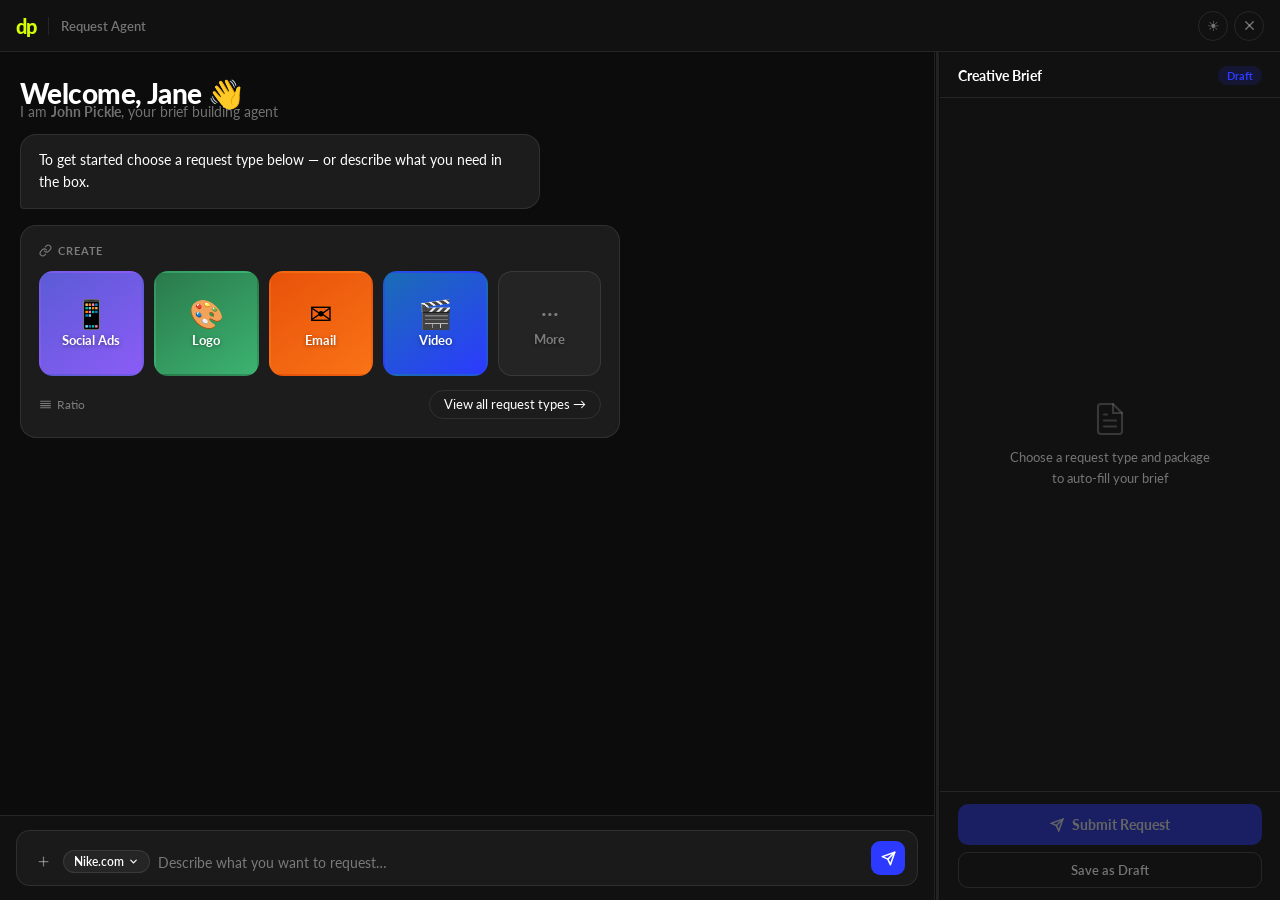
==== request.html @ 03ba22b7 "Sync request agent data to dashboard via localStorage - request.html writes requests/projects to loc" ====
<!DOCTYPE html>
<html lang="en">
<head>
<meta charset="UTF-8">
<meta name="viewport" content="width=device-width, initial-scale=1.0">
<title>dp — Request Agent</title>
<link rel="preconnect" href="https://fonts.googleapis.com">
<link href="https://fonts.googleapis.com/css2?family=Lato:wght@300;400;700;900&display=swap" rel="stylesheet">
<style>
*,*::before,*::after{box-sizing:border-box;margin:0;padding:0}
html,body{height:100%;font-family:'Lato',system-ui,sans-serif;overflow:hidden}
.hidden{display:none!important}
:root{
  --ra-bg:#0C0C0C;--ra-sb:#111;--ra-card:#1C1C1C;--ra-card2:#242424;
  --ra-border:rgba(255,255,255,.09);--ra-text:#fff;--ra-muted:rgba(255,255,255,.42);
  --ra-divider:rgba(255,255,255,.07);--ra-hover:rgba(255,255,255,.05);--ra-active:rgba(255,255,255,.1);
  --ra-input:#1a1a1a;--color-primary:#2C3AFF;--color-volt:#D5FF02;
  --color-green:#71DD8C;--color-orange:#F55200;--color-purple:#B899EB;
}
.light{
  --ra-bg:#F0EDE8;--ra-sb:#FAFAF8;--ra-card:#fff;--ra-card2:#F5F4F0;
  --ra-border:#E5E3DF;--ra-text:#111;--ra-muted:#888;--ra-divider:#EDEAE4;
  --ra-hover:#F5F4F0;--ra-active:#EDEAE4;--ra-input:#F5F4F0;
}
#ra-wrap{display:flex;flex-direction:column;height:100vh;background:var(--ra-bg)}

/* Header */
.ra-header{height:52px;background:var(--ra-sb);border-bottom:1px solid var(--ra-border);display:flex;align-items:center;padding:0 16px;gap:10px;flex-shrink:0;z-index:20}
.ra-logo{font-size:20px;font-weight:900;letter-spacing:-.04em;text-decoration:none;line-height:1}
#ra-wrap:not(.light) .ra-logo{color:var(--color-volt)}
#ra-wrap.light .ra-logo{color:#0B0C0B}
.ra-header-sep{width:1px;height:18px;background:var(--ra-border);margin:0 2px}
.ra-header-title{font-size:13px;font-weight:600;color:var(--ra-muted)}
.ra-header-r{display:flex;align-items:center;gap:6px;margin-left:auto}
.ra-icon-btn{width:30px;height:30px;border-radius:50%;border:1px solid var(--ra-border);background:transparent;cursor:pointer;display:flex;align-items:center;justify-content:center;color:var(--ra-muted);transition:all .12s;text-decoration:none}
.ra-icon-btn:hover{background:var(--ra-hover);color:var(--ra-text)}
.ra-icon-btn svg{width:15px;height:15px;stroke:currentColor;stroke-width:2.2;stroke-linecap:round;stroke-linejoin:round;fill:none}
.ra-theme-btn{width:30px;height:30px;border-radius:50%;border:1px solid var(--ra-border);background:transparent;cursor:pointer;display:flex;align-items:center;justify-content:center;color:var(--ra-muted);font-size:14px;transition:all .12s}
.ra-theme-btn:hover{background:var(--ra-hover)}

/* Body */
.ra-body{flex:1;display:flex;overflow:hidden}

/* Chat pane */
.ra-chat{flex:1;min-width:0;min-height:0;display:flex;flex-direction:column;border-right:1px solid var(--ra-border);background:var(--ra-bg);overflow:hidden}
.ra-chat-msgs{flex:1;min-height:0;overflow-y:auto;padding:24px 20px 80px;display:flex;flex-direction:column;gap:16px;scroll-behavior:smooth}
.ra-chat-msgs>*{flex-shrink:0}
.ra-chat-msgs::-webkit-scrollbar{width:4px}
.ra-chat-msgs::-webkit-scrollbar-thumb{background:var(--ra-border);border-radius:2px}

/* Welcome */
.ra-welcome{display:flex;flex-direction:column;gap:14px;animation:fadeUp .22s ease}
.ra-welcome-heading{font-size:28px;font-weight:900;color:var(--ra-text);letter-spacing:-.02em}
.ra-welcome-sub{font-size:14px;color:var(--ra-muted);margin-top:-8px}
.ra-speech{background:var(--ra-card);border:1px solid var(--ra-border);border-radius:16px;border-bottom-left-radius:4px;padding:14px 18px;font-size:14px;line-height:1.6;color:var(--ra-text);max-width:520px}

/* Type picker */
.ra-type-picker{background:var(--ra-card);border:1px solid var(--ra-border);border-radius:16px;padding:18px;display:flex;flex-direction:column;gap:14px;max-width:600px;animation:fadeUp .22s ease}
.ra-type-picker-label{font-size:11px;font-weight:700;letter-spacing:.08em;text-transform:uppercase;color:var(--ra-muted);display:flex;align-items:center;gap:6px}
.ra-type-picker-label svg{width:13px;height:13px;stroke:currentColor;stroke-width:2;stroke-linecap:round;fill:none}
.ra-type-tiles{display:flex;gap:10px}
.ra-type-tile{flex:1;aspect-ratio:1;border-radius:14px;cursor:pointer;display:flex;flex-direction:column;align-items:center;justify-content:center;position:relative;overflow:hidden;border:2px solid transparent;transition:transform .14s,border-color .14s;min-width:0}
.ra-type-tile:hover{transform:translateY(-2px)}
.ra-type-tile.selected{border-color:#fff}
.ra-type-tile-emoji{font-size:28px;margin-bottom:6px;line-height:1}
.ra-type-tile-name{font-size:12.5px;font-weight:700;color:#fff;text-shadow:0 1px 4px rgba(0,0,0,.4)}
.ra-type-picker-footer{display:flex;align-items:center;justify-content:space-between}
.ra-type-picker-meta{font-size:12px;color:var(--ra-muted);display:flex;align-items:center;gap:5px}
.ra-type-picker-meta svg{width:13px;height:13px;stroke:currentColor;stroke-width:2;stroke-linecap:round;fill:none}
.ra-view-all-btn{padding:6px 14px;border-radius:9999px;border:1px solid var(--ra-border);background:transparent;font-size:12.5px;color:var(--ra-text);cursor:pointer;font-family:inherit;transition:all .12s;white-space:nowrap}
.ra-view-all-btn:hover{border-color:var(--color-primary);color:var(--color-primary)}

/* Messages */
.ra-msg{display:flex;gap:10px;animation:fadeUp .18s ease;max-width:560px}
.ra-msg.user{flex-direction:row-reverse;align-self:flex-end;max-width:420px}
.ra-msg-av{width:28px;height:28px;border-radius:50%;flex-shrink:0;display:flex;align-items:center;justify-content:center;font-size:11px;font-weight:700;margin-top:2px}
.ra-msg-av.ai{background:linear-gradient(135deg,#F97316,#3B82F6);color:#fff}
.ra-msg-av.user{background:#E05A2B;color:#fff}
.ra-bubble{padding:11px 15px;border-radius:16px;font-size:13.5px;line-height:1.55;color:var(--ra-text)}
.ra-msg.ai .ra-bubble{background:var(--ra-card);border:1px solid var(--ra-border);border-bottom-left-radius:4px}
.ra-msg.user .ra-bubble{background:var(--color-primary);color:#fff;border-bottom-right-radius:4px}

/* Package cards */
.ra-packages{display:flex;flex-direction:column;gap:8px;max-width:560px;animation:fadeUp .22s ease}
.ra-packages-label{font-size:11px;font-weight:700;letter-spacing:.08em;text-transform:uppercase;color:var(--color-primary);display:flex;align-items:center;gap:6px}
.ra-packages-label::before{content:'✦';font-size:10px}
.ra-pkg-card{background:var(--ra-card);border:1px solid var(--ra-border);border-radius:14px;padding:14px 16px;cursor:pointer;transition:all .14s;display:flex;align-items:center;gap:14px;position:relative;overflow:hidden}
.ra-pkg-card::before{content:'';position:absolute;left:0;top:0;bottom:0;width:3px;background:var(--pkg-accent,var(--color-primary));opacity:0;transition:opacity .14s}
.ra-pkg-card:hover{border-color:var(--pkg-accent,var(--color-primary));background:var(--ra-card2);transform:translateX(2px)}
.ra-pkg-card:hover::before{opacity:1}
.ra-pkg-icon{width:50px;height:50px;border-radius:12px;flex-shrink:0;display:flex;align-items:center;justify-content:center;position:relative;overflow:hidden}
.ra-pkg-icon-bg{position:absolute;inset:0;border-radius:12px}
.ra-pkg-icon-em{position:relative;z-index:1;font-size:22px}
.ra-pkg-info{flex:1;min-width:0}
.ra-pkg-name{font-size:14px;font-weight:700;color:var(--ra-text);margin-bottom:3px}
.ra-pkg-desc{font-size:12.5px;color:var(--ra-muted);line-height:1.45;margin-bottom:7px}
.ra-pkg-tags{display:flex;flex-wrap:wrap;gap:4px}
.ra-pkg-tag{font-size:11px;font-weight:600;padding:2px 8px;border-radius:9999px;background:var(--ra-hover);border:1px solid var(--ra-border);color:var(--ra-muted)}
.ra-pkg-arrow{color:var(--ra-muted);flex-shrink:0;font-size:20px;opacity:0;transition:opacity .14s}
.ra-pkg-card:hover .ra-pkg-arrow{opacity:1}
.ra-pkg-custom{border-style:dashed;background:transparent}
.ra-pkg-custom:hover{background:var(--ra-hover)}

/* Brief-ready card in chat */
.ra-brc{background:var(--ra-card);border:1px solid var(--ra-border);border-radius:14px;overflow:hidden;max-width:480px;animation:fadeUp .2s ease}
.ra-brc-top{padding:14px 16px;display:flex;align-items:center;gap:12px;border-bottom:1px solid var(--ra-divider)}
.ra-brc-icon-wrap{width:44px;height:44px;border-radius:10px;display:flex;align-items:center;justify-content:center;font-size:22px;flex-shrink:0;position:relative}
.ra-brc-name{font-size:14px;font-weight:700;color:var(--ra-text);margin-bottom:2px}
.ra-brc-type{font-size:12px;color:var(--ra-muted)}
.ra-brc-badge{margin-left:auto;padding:4px 10px;border-radius:9999px;font-size:11.5px;font-weight:700;background:rgba(113,221,140,.15);color:var(--color-green);flex-shrink:0}
.ra-brc-rows{padding:12px 16px;display:flex;flex-direction:column;gap:8px}
.ra-brc-row{display:flex;align-items:flex-start;gap:8px;font-size:12.5px}
.ra-brc-row-label{color:var(--ra-muted);min-width:80px;flex-shrink:0}
.ra-brc-row-val{color:var(--ra-text);line-height:1.4}
.ra-brc-footer{padding:10px 16px;border-top:1px solid var(--ra-divider);font-size:12px;color:var(--ra-muted)}

/* Asset review list in chat */
.ra-asset-review{background:var(--ra-card);border:1px solid var(--ra-border);border-radius:14px;overflow:hidden;max-width:520px;animation:fadeUp .2s ease}
.ra-asset-review-label{padding:10px 14px;font-size:11px;font-weight:700;letter-spacing:.07em;text-transform:uppercase;color:var(--color-green);border-bottom:1px solid var(--ra-divider);display:flex;align-items:center;gap:5px}
.ra-asset-review-label::before{content:'✦';font-size:10px}
.ra-asset-row{display:flex;align-items:center;gap:12px;padding:11px 14px;border-bottom:1px solid var(--ra-divider);transition:background .1s;cursor:pointer}
.ra-asset-row:last-child{border-bottom:none}
.ra-asset-row:hover{background:var(--ra-hover)}
.ra-asset-thumb-wrap{width:48px;height:48px;border-radius:8px;overflow:hidden;flex-shrink:0;position:relative}
.ra-asset-label-badge{position:absolute;inset:0;display:flex;align-items:center;justify-content:center;font-size:9px;font-weight:900;color:#fff;letter-spacing:.04em}
.ra-asset-info{flex:1;min-width:0}
.ra-asset-name{font-size:13px;font-weight:600;color:var(--ra-text);margin-bottom:2px;white-space:nowrap;overflow:hidden;text-overflow:ellipsis}
.ra-asset-meta{font-size:11.5px;color:var(--ra-muted)}
.ra-asset-open{color:var(--color-primary);cursor:pointer;font-weight:600}
.ra-asset-actions{display:flex;gap:6px;flex-shrink:0}
.ra-av-btn{width:30px;height:30px;border-radius:50%;border:none;cursor:pointer;display:flex;align-items:center;justify-content:center;font-size:13px;font-weight:700;transition:all .12s;flex-shrink:0}
.ra-av-btn.approve{background:rgba(113,221,140,.18);color:var(--color-green)}
.ra-av-btn.approve.active{background:var(--color-green);color:#111}
.ra-av-btn.reject{background:rgba(255,255,255,.06);color:var(--ra-muted)}
.ra-av-btn.reject.active{background:#EF4444;color:#fff}
.ra-review-footer{padding:12px 14px;display:flex;gap:8px;border-top:1px solid var(--ra-divider)}
.ra-approve-all-btn{flex:1;padding:10px;border-radius:9999px;background:var(--color-green);color:#111;font-family:inherit;font-size:13px;font-weight:700;border:none;cursor:pointer;transition:opacity .12s}
.ra-approve-all-btn:hover{opacity:.85}
.ra-changes-btn{flex:1;padding:10px;border-radius:9999px;border:1px solid var(--ra-border);background:transparent;color:var(--ra-text);font-family:inherit;font-size:13px;font-weight:600;cursor:pointer;transition:all .12s}
.ra-changes-btn:hover{border-color:var(--color-primary);color:var(--color-primary)}

/* Typing indicator */
.ra-typing-wrap{display:flex;gap:10px;animation:fadeUp .18s ease}
.ra-typing{display:flex;align-items:center;gap:4px;padding:12px 16px;background:var(--ra-card);border:1px solid var(--ra-border);border-radius:16px;border-bottom-left-radius:4px}
.ra-dot{width:6px;height:6px;border-radius:50%;background:var(--ra-muted);animation:blink 1.2s infinite}
.ra-dot:nth-child(2){animation-delay:.2s}
.ra-dot:nth-child(3){animation-delay:.4s}

/* Chat input */
.ra-chat-bar{padding:14px 16px;border-top:1px solid var(--ra-border);background:var(--ra-sb);flex-shrink:0}
.ra-chat-bar-inner{display:flex;align-items:flex-end;gap:8px;background:var(--ra-input);border:1px solid var(--ra-border);border-radius:14px;padding:10px 12px;transition:border-color .12s}
.ra-chat-bar-inner:focus-within{border-color:var(--color-primary)}
.ra-chat-bar-left{display:flex;align-items:center;gap:6px}
.ra-attach-btn{width:28px;height:28px;border-radius:7px;border:none;background:transparent;cursor:pointer;display:flex;align-items:center;justify-content:center;color:var(--ra-muted);transition:color .12s}
.ra-attach-btn:hover{color:var(--ra-text)}
.ra-attach-btn svg{width:15px;height:15px;stroke:currentColor;stroke-width:2;stroke-linecap:round;fill:none}
.ra-brand-pill{display:flex;align-items:center;gap:4px;padding:3px 10px;border-radius:9999px;border:1px solid var(--ra-border);background:var(--ra-hover);font-size:12px;font-weight:600;color:var(--ra-text);cursor:pointer;white-space:nowrap}
.ra-brand-pill svg{width:11px;height:11px;stroke:currentColor;stroke-width:2.5;stroke-linecap:round;fill:none}
.ra-chat-input{flex:1;border:none;background:transparent;outline:none;font-family:inherit;font-size:13.5px;color:var(--ra-text);resize:none;min-height:22px;max-height:110px;line-height:1.5;overflow-y:auto}
.ra-chat-input::placeholder{color:var(--ra-muted)}
.ra-send-btn{width:34px;height:34px;border-radius:9px;background:var(--color-primary);border:none;cursor:pointer;display:flex;align-items:center;justify-content:center;flex-shrink:0;transition:background .12s}
.ra-send-btn:hover{background:#2834E5}
.ra-send-btn svg{width:15px;height:15px;stroke:#fff;stroke-width:2.5;stroke-linecap:round;stroke-linejoin:round;fill:none}

/* Resize handle */
.ra-resize-handle{width:5px;flex-shrink:0;cursor:col-resize;background:transparent;position:relative;transition:background .15s;z-index:10}
.ra-resize-handle::after{content:'';position:absolute;inset:0 1px;background:var(--ra-border);transition:background .15s}
.ra-resize-handle:hover::after,.ra-resize-handle.resizing::after{background:var(--color-primary)}
body.col-resizing{cursor:col-resize;user-select:none}

/* Brief panel */
.ra-brief{width:340px;min-width:240px;max-width:600px;background:var(--ra-sb);display:flex;flex-direction:column;overflow:hidden;flex-shrink:0}
.ra-brief-hd{padding:14px 18px 12px;border-bottom:1px solid var(--ra-border);flex-shrink:0;display:flex;align-items:center;justify-content:space-between;gap:8px}
.ra-brief-title{font-size:14px;font-weight:700;color:var(--ra-text)}
.ra-brief-badge{font-size:11px;padding:3px 9px;border-radius:9999px;font-weight:700;background:rgba(44,58,255,.15);color:var(--color-primary)}
.ra-brief-badge.ready{background:rgba(113,221,140,.15);color:var(--color-green)}
.ra-brief-badge.sent{background:rgba(113,221,140,.2);color:var(--color-green)}
.ra-brief-body{flex:1;overflow-y:auto;padding:0;display:flex;flex-direction:column}
.ra-brief-body::-webkit-scrollbar{width:4px}
.ra-brief-body::-webkit-scrollbar-thumb{background:var(--ra-border);border-radius:2px}

/* Brief empty */
.ra-bf-empty{display:flex;flex-direction:column;align-items:center;justify-content:center;gap:10px;flex:1;color:var(--ra-muted);text-align:center;padding:24px}
.ra-bf-empty svg{width:36px;height:36px;stroke:currentColor;stroke-width:1.4;stroke-linecap:round;fill:none;opacity:.4}
.ra-bf-empty p{font-size:13px;line-height:1.55;max-width:200px}

/* Brief locked banner */
.ra-brief-locked{padding:12px 18px;background:rgba(113,221,140,.12);border-bottom:1px solid rgba(113,221,140,.2);display:flex;align-items:center;gap:8px;font-size:13px;font-weight:700;color:var(--color-green);flex-shrink:0}

/* Brief sections */
.ra-brief-section{padding:14px 18px;border-bottom:1px solid var(--ra-divider)}
.ra-brief-section:last-child{border-bottom:none}
.ra-section-label{font-size:10px;font-weight:700;letter-spacing:.09em;text-transform:uppercase;color:var(--ra-muted);margin-bottom:12px}
.ra-field{display:flex;flex-direction:column;gap:4px;margin-bottom:10px}
.ra-field:last-child{margin-bottom:0}
.ra-field-label{font-size:10.5px;font-weight:700;letter-spacing:.06em;text-transform:uppercase;color:var(--ra-muted)}
.ra-field-value{font-size:13px;color:var(--ra-text);line-height:1.5}
.ra-field-mono{font-size:12.5px;color:var(--ra-text);line-height:1.7;background:var(--ra-hover);border-radius:8px;padding:8px 10px;border:1px solid var(--ra-border);font-family:'Lato',monospace}

/* Editable fields */
[contenteditable]{outline:none;border-radius:6px;padding:3px 5px;margin:-3px -5px;transition:background .12s,box-shadow .12s;cursor:text;min-height:1em}
[contenteditable]:hover{background:var(--ra-hover)}
[contenteditable]:focus{background:var(--ra-hover);box-shadow:0 0 0 2px var(--color-primary)}
[contenteditable]:empty::before{content:attr(data-placeholder);color:var(--ra-muted);pointer-events:none}
.ra-field-textarea{width:100%;background:var(--ra-hover);border:1px solid var(--ra-border);border-radius:8px;padding:8px 10px;color:var(--ra-text);font-family:'Lato',sans-serif;font-size:12.5px;line-height:1.7;resize:vertical;outline:none;min-height:70px;transition:border-color .12s,box-shadow .12s}
.ra-field-textarea:focus{border-color:var(--color-primary);box-shadow:0 0 0 2px rgba(44,58,255,.2)}
.ra-field-textarea::placeholder{color:var(--ra-muted)}
.ra-date-input{width:100%;background:var(--ra-hover);border:1px solid var(--ra-border);border-radius:6px;padding:5px 8px;color:var(--ra-text);font-family:'Lato',sans-serif;font-size:13px;outline:none;transition:border-color .12s,box-shadow .12s;cursor:pointer}
.ra-date-input:focus{border-color:var(--color-primary);box-shadow:0 0 0 2px rgba(44,58,255,.2)}
.ra-date-input::-webkit-calendar-picker-indicator{filter:invert(0.6);cursor:pointer}
#ra-wrap.light .ra-date-input::-webkit-calendar-picker-indicator{filter:none}
.ra-field-pill{display:inline-flex;align-items:center;gap:5px;padding:4px 10px;border-radius:9999px;font-size:12px;font-weight:700}
.ra-field-tag{display:inline-flex;padding:3px 9px;border-radius:9999px;border:1px solid var(--ra-border);font-size:11.5px;color:var(--ra-text);margin:2px 3px 2px 0}

/* Brief assets list (after sent) */
.ra-brief-asset-row{display:flex;align-items:center;gap:10px;padding:8px 0;border-bottom:1px solid var(--ra-divider)}
.ra-brief-asset-row:last-child{border-bottom:none}
.ra-brief-asset-thumb{width:36px;height:36px;border-radius:7px;overflow:hidden;flex-shrink:0}
.ra-brief-asset-info{flex:1;min-width:0}
.ra-brief-asset-name{font-size:12.5px;font-weight:600;color:var(--ra-text);white-space:nowrap;overflow:hidden;text-overflow:ellipsis}
.ra-brief-asset-type{font-size:11px;color:var(--ra-muted)}
.ra-dl-btn{width:26px;height:26px;border-radius:50%;border:1px solid var(--ra-border);background:transparent;cursor:pointer;display:flex;align-items:center;justify-content:center;color:var(--ra-muted);flex-shrink:0}
.ra-dl-btn svg{width:13px;height:13px;stroke:currentColor;stroke-width:2;stroke-linecap:round;fill:none}

/* Workflows row */
.ra-workflow-row{display:flex;align-items:center;gap:8px;padding-top:4px}
.ra-wf-av{width:28px;height:28px;border-radius:50%;display:flex;align-items:center;justify-content:center;font-size:11px;font-weight:700;color:#fff;flex-shrink:0}
.ra-wf-av+.ra-wf-av{margin-left:-8px}
.ra-wf-avatars{display:flex}
.ra-wf-info{font-size:12px;color:var(--ra-muted);margin-left:4px}

/* Brief footer */
.ra-brief-footer{padding:12px 18px;border-top:1px solid var(--ra-border);display:flex;flex-direction:column;gap:7px;flex-shrink:0}
.ra-submit-btn{width:100%;padding:12px;border-radius:10px;background:var(--color-primary);color:#fff;font-family:inherit;font-size:14px;font-weight:700;border:none;cursor:pointer;transition:all .12s;display:flex;align-items:center;justify-content:center;gap:8px}
.ra-submit-btn:hover:not(:disabled){background:#2834E5}
.ra-submit-btn:disabled{opacity:.35;cursor:not-allowed}
.ra-submit-btn svg{width:14px;height:14px;stroke:currentColor;stroke-width:2.5;stroke-linecap:round;fill:none}
.ra-save-btn{width:100%;padding:9px;border-radius:10px;border:1px solid var(--ra-border);background:transparent;color:var(--ra-muted);font-family:inherit;font-size:13px;font-weight:600;cursor:pointer;transition:all .12s}
.ra-save-btn:hover{border-color:var(--color-primary);color:var(--color-primary)}

/* Modals */
.ra-modal-bg{position:fixed;inset:0;background:rgba(0,0,0,.6);z-index:500;display:flex;align-items:center;justify-content:center;padding:20px;backdrop-filter:blur(4px)}
.ra-modal-bg.hidden{display:none}
.ra-modal{background:var(--ra-card);border:1px solid var(--ra-border);border-radius:16px;width:100%;max-width:460px;overflow:hidden;animation:fadeUp .18s ease}
.ra-modal-hd{padding:16px 20px 12px;border-bottom:1px solid var(--ra-divider);display:flex;align-items:center;justify-content:space-between}
.ra-modal-title{font-size:15px;font-weight:700;color:var(--ra-text)}
.ra-modal-close{width:26px;height:26px;border-radius:6px;border:1px solid var(--ra-border);background:transparent;cursor:pointer;color:var(--ra-muted);font-size:16px;line-height:1;transition:all .12s;display:flex;align-items:center;justify-content:center}
.ra-modal-close:hover{background:var(--ra-hover);color:var(--ra-text)}
.ra-modal-body{padding:18px 20px}
.ra-full-type-grid{display:grid;grid-template-columns:repeat(3,1fr);gap:8px}
.ra-full-type-card{border:1px solid var(--ra-border);border-radius:11px;padding:14px 10px;cursor:pointer;transition:all .12s;text-align:center;background:var(--ra-hover);display:flex;flex-direction:column;align-items:center;gap:6px}
.ra-full-type-card:hover{border-color:var(--color-primary);background:rgba(44,58,255,.08)}
.ra-full-type-icon{font-size:22px}
.ra-full-type-name{font-size:12px;font-weight:700;color:var(--ra-text)}
.ra-roles-search{width:100%;padding:9px 14px;border-radius:10px;border:1px solid var(--ra-border);background:var(--ra-input);color:var(--ra-text);font-family:inherit;font-size:13px;outline:none;margin-bottom:12px;transition:border-color .12s}
.ra-roles-search:focus{border-color:var(--color-primary)}
.ra-roles-search::placeholder{color:var(--ra-muted)}
.ra-role-option{display:flex;align-items:center;gap:10px;padding:8px 10px;border-radius:8px;cursor:pointer;transition:background .1s}
.ra-role-option:hover{background:var(--ra-hover)}
.ra-role-option-av{width:30px;height:30px;border-radius:50%;color:#fff;display:flex;align-items:center;justify-content:center;font-size:11px;font-weight:700;flex-shrink:0}
.ra-role-option-name{font-size:13px;font-weight:600;color:var(--ra-text)}
.ra-role-option-email{font-size:11.5px;color:var(--ra-muted)}
.ra-modal-footer{padding:12px 20px;border-top:1px solid var(--ra-divider);display:flex;justify-content:flex-end;gap:8px}
.ra-btn-primary{padding:9px 20px;border-radius:9999px;background:var(--color-primary);color:#fff;font-family:inherit;font-size:13px;font-weight:700;border:none;cursor:pointer;transition:background .12s}
.ra-btn-primary:hover{background:#2834E5}
.ra-btn-secondary{padding:9px 20px;border-radius:9999px;border:1px solid var(--ra-border);background:transparent;color:var(--ra-muted);font-family:inherit;font-size:13px;font-weight:600;cursor:pointer;transition:all .12s}
.ra-btn-secondary:hover{border-color:var(--color-primary);color:var(--color-primary)}
.ra-drop-zone{border:2px dashed var(--ra-border);border-radius:12px;padding:28px 20px;text-align:center;cursor:pointer;transition:all .15s;display:flex;flex-direction:column;align-items:center;gap:8px}
.ra-drop-zone:hover,.ra-drop-zone.drag-over{border-color:var(--color-primary);background:rgba(44,58,255,.06)}
.ra-drop-zone svg{width:28px;height:28px;stroke:var(--ra-muted);stroke-width:1.6;stroke-linecap:round;fill:none}
.ra-drop-zone p{font-size:13px;color:var(--ra-muted)}
.ra-drop-zone strong{color:var(--color-primary)}

/* ── FULLSCREEN ANNOTATION VIEWER ── */
.ra-fs-viewer{position:fixed;inset:0;background:#0a0a0a;z-index:1000;display:flex;flex-direction:column}
.ra-fs-viewer.hidden{display:none}
.ra-fs-topbar{height:52px;background:#111;border-bottom:1px solid rgba(255,255,255,.08);display:flex;align-items:center;padding:0 20px;flex-shrink:0;gap:16px}
.ra-fs-asset-name{font-size:14px;font-weight:600;color:#fff;flex:1}
.ra-fs-counter{padding:4px 12px;border-radius:9999px;background:rgba(255,255,255,.1);font-size:12px;font-weight:700;color:#fff}
.ra-fs-close{width:30px;height:30px;border-radius:50%;border:1px solid rgba(255,255,255,.15);background:transparent;cursor:pointer;display:flex;align-items:center;justify-content:center;color:rgba(255,255,255,.6);font-size:18px;line-height:1;transition:all .12s}
.ra-fs-close:hover{background:rgba(255,255,255,.1);color:#fff}
.ra-fs-main{flex:1;display:flex;overflow:hidden}
.ra-fs-nav-btn{width:52px;flex-shrink:0;display:flex;align-items:center;justify-content:center;background:transparent;border:none;cursor:pointer;color:rgba(255,255,255,.35);font-size:32px;transition:color .12s}
.ra-fs-nav-btn:hover{color:#fff}
.ra-fs-canvas-area{flex:1;display:flex;align-items:center;justify-content:center;position:relative;overflow:hidden;cursor:crosshair}
.ra-fs-canvas-area.tool-default{cursor:default}
.ra-fs-img-wrap{position:relative;display:inline-block;line-height:0}
.ra-fs-img-wrap canvas{display:block;border-radius:8px}
.ra-fs-pins-layer{position:absolute;inset:0;pointer-events:none}
.ra-fs-pin{position:absolute;width:28px;height:28px;border-radius:50%;display:flex;align-items:center;justify-content:center;font-size:12px;font-weight:700;color:#fff;transform:translate(-50%,-50%);cursor:pointer;pointer-events:all;box-shadow:0 2px 8px rgba(0,0,0,.5);border:2px solid rgba(255,255,255,.3);z-index:10;transition:transform .1s}
.ra-fs-pin:hover{transform:translate(-50%,-50%) scale(1.15)}

/* Annotation right panel */
.ra-fs-right{width:280px;background:#111;border-left:1px solid rgba(255,255,255,.08);display:flex;flex-direction:column;flex-shrink:0;overflow:hidden}
.ra-fs-right-scroll{flex:1;overflow-y:auto;padding:16px 14px;min-height:0}
.ra-fs-right-scroll::-webkit-scrollbar{width:3px}
.ra-fs-right-scroll::-webkit-scrollbar-thumb{background:rgba(255,255,255,.1);border-radius:2px}
.ra-ann-section-title{font-size:10.5px;font-weight:700;letter-spacing:.09em;text-transform:uppercase;color:rgba(255,255,255,.35);margin-bottom:12px}
.ra-ann-empty{font-size:12.5px;color:rgba(255,255,255,.3);line-height:1.6;text-align:center;padding:20px 10px}
.ra-ann-entry{display:flex;gap:8px;margin-bottom:10px;animation:fadeUp .15s ease}
.ra-ann-num{width:22px;height:22px;border-radius:50%;display:flex;align-items:center;justify-content:center;font-size:11px;font-weight:700;color:#fff;flex-shrink:0;margin-top:2px}
.ra-ann-text{flex:1;min-width:0}
.ra-ann-input{width:100%;background:rgba(255,255,255,.06);border:1px solid rgba(255,255,255,.1);border-radius:8px;padding:7px 10px;color:#fff;font-family:inherit;font-size:12.5px;line-height:1.5;resize:none;outline:none;transition:border-color .12s;min-height:56px}
.ra-ann-input:focus{border-color:rgba(255,255,255,.3)}
.ra-ann-input::placeholder{color:rgba(255,255,255,.25)}
.ra-ann-del{width:18px;height:18px;border-radius:4px;border:none;background:transparent;cursor:pointer;color:rgba(255,255,255,.25);font-size:14px;line-height:1;flex-shrink:0;margin-top:4px;display:flex;align-items:center;justify-content:center;transition:color .12s}
.ra-ann-del:hover{color:rgba(255,255,255,.7)}

/* Tools panel */
.ra-fs-tools{padding:14px;border-top:1px solid rgba(255,255,255,.07);flex-shrink:0}
.ra-fs-tools-label{font-size:10px;font-weight:700;letter-spacing:.09em;text-transform:uppercase;color:rgba(255,255,255,.3);margin-bottom:8px}
.ra-fs-tool-row{display:flex;gap:6px;margin-bottom:12px}
.ra-fs-tool-btn{width:32px;height:32px;border-radius:8px;border:1px solid rgba(255,255,255,.1);background:transparent;cursor:pointer;display:flex;align-items:center;justify-content:center;color:rgba(255,255,255,.45);font-size:14px;transition:all .12s}
.ra-fs-tool-btn:hover{background:rgba(255,255,255,.08);color:#fff}
.ra-fs-tool-btn.active{background:rgba(255,255,255,.15);border-color:rgba(255,255,255,.3);color:#fff}
.ra-fs-colors{display:flex;gap:6px;margin-bottom:12px}
.ra-fs-color-dot{width:20px;height:20px;border-radius:50%;cursor:pointer;border:2px solid transparent;transition:transform .1s}
.ra-fs-color-dot:hover{transform:scale(1.2)}
.ra-fs-color-dot.active{border-color:#fff;transform:scale(1.1)}
.ra-fs-size-row{display:flex;align-items:center;gap:8px}
.ra-fs-size-row input{flex:1;accent-color:#fff}
.ra-fs-size-labels{display:flex;justify-content:space-between;font-size:10px;color:rgba(255,255,255,.3);margin-top:4px}

/* FS bottom actions */
.ra-fs-actions{padding:10px 12px;border-top:1px solid rgba(255,255,255,.07);display:flex;flex-direction:column;gap:6px;flex-shrink:0}
.ra-fs-send-btn{width:100%;padding:8px 12px;border-radius:9999px;border:1px solid rgba(255,255,255,.15);background:transparent;color:rgba(255,255,255,.7);font-family:inherit;font-size:12px;font-weight:600;cursor:pointer;transition:all .12s;text-align:center}
.ra-fs-send-btn:hover{border-color:rgba(255,255,255,.4);color:#fff}
.ra-fs-bottom-row{display:flex;gap:6px}
.ra-fs-reject-btn{flex:1;padding:8px 10px;border-radius:9999px;border:1px solid rgba(239,68,68,.4);background:transparent;color:#EF4444;font-family:inherit;font-size:12px;font-weight:700;cursor:pointer;transition:all .12s;text-align:center}
.ra-fs-reject-btn:hover{background:rgba(239,68,68,.12)}
.ra-fs-approve-btn{flex:1;padding:8px 10px;border-radius:9999px;background:var(--color-green);color:#111;font-family:inherit;font-size:12px;font-weight:700;border:none;cursor:pointer;transition:opacity .12s;text-align:center}
.ra-fs-approve-btn:hover{opacity:.85}

/* Roles in brief */
.ra-roles-row{display:flex;align-items:center;gap:8px;margin-bottom:8px}
.ra-roles-row:last-child{margin-bottom:0}
.ra-role-av{width:26px;height:26px;border-radius:50%;display:flex;align-items:center;justify-content:center;font-size:10.5px;font-weight:700;flex-shrink:0;color:#fff}
.ra-role-name-el{font-size:13px;color:var(--ra-text);flex:1}
.ra-role-lbl{font-size:11px;color:var(--ra-muted)}
.ra-add-role{padding:5px 12px;border-radius:9999px;border:1px dashed var(--ra-border);background:transparent;font-size:12px;color:var(--ra-muted);cursor:pointer;font-family:inherit;transition:all .12s;display:inline-flex;align-items:center;gap:5px;margin-top:6px}
.ra-add-role:hover{border-color:var(--color-primary);color:var(--color-primary)}

@keyframes blink{0%,80%,100%{opacity:.2}40%{opacity:1}}
@keyframes fadeUp{from{opacity:0;transform:translateY(9px)}to{opacity:1;transform:translateY(0)}}

/* Next-step prompt (two options) */
.ra-next-prompt{display:flex;flex-direction:column;gap:10px;padding:16px;background:var(--ra-card);border:1px solid var(--ra-border);border-radius:14px;animation:fadeUp .2s ease}
.ra-next-prompt-text{font-size:13.5px;color:var(--ra-text);line-height:1.5;margin-bottom:2px}
.ra-next-opts{display:flex;flex-direction:column;gap:7px}
.ra-next-opt{display:flex;align-items:flex-start;gap:11px;padding:12px 14px;border-radius:11px;border:1px solid var(--ra-border);background:transparent;cursor:pointer;text-align:left;font-family:inherit;width:100%;transition:all .14s}
.ra-next-opt:hover{border-color:var(--color-primary);background:rgba(44,58,255,.06)}
.ra-next-opt-icon{width:34px;height:34px;border-radius:9px;display:flex;align-items:center;justify-content:center;font-size:17px;flex-shrink:0}
.ra-next-opt-body{flex:1;min-width:0}
.ra-next-opt-title{font-size:13px;font-weight:700;color:var(--ra-text);margin-bottom:2px}
.ra-next-opt-desc{font-size:12px;color:var(--ra-muted);line-height:1.5}
.ra-next-dismiss{padding:8px;border-radius:9999px;border:1px solid var(--ra-border);background:transparent;color:var(--ra-muted);font-family:inherit;font-size:12.5px;font-weight:600;cursor:pointer;transition:all .12s;text-align:center;width:100%}
.ra-next-dismiss:hover{border-color:var(--ra-text);color:var(--ra-text)}

/* Project panel — replaces the aside content */
.ra-project-panel{display:none;flex-direction:column;flex:1;overflow:hidden}
.ra-project-hd{padding:14px 16px 12px;border-bottom:1px solid var(--ra-border);flex-shrink:0}
.ra-project-hd-top{display:flex;align-items:center;gap:8px;margin-bottom:2px}
.ra-project-title{font-size:15px;font-weight:700;color:var(--ra-text);flex:1;min-width:0;white-space:nowrap;overflow:hidden;text-overflow:ellipsis}
.ra-project-meta{font-size:11.5px;color:var(--ra-muted)}
.ra-project-body{flex:1;overflow-y:auto;padding:10px 12px 12px;display:flex;flex-direction:column;gap:4px}
.ra-project-body::-webkit-scrollbar{width:3px}
.ra-project-body::-webkit-scrollbar-thumb{background:var(--ra-border);border-radius:2px}

/* Expandable request cards in project */
.ra-proj-req{border:1px solid var(--ra-border);border-radius:12px;overflow:hidden;transition:border-color .14s}
.ra-proj-req.expanded{border-color:rgba(44,58,255,.4)}
.ra-proj-req-hd{display:flex;align-items:center;gap:9px;padding:11px 12px;cursor:pointer;user-select:none;transition:background .12s}
.ra-proj-req-hd:hover{background:var(--ra-hover)}
.ra-proj-req-icon{width:30px;height:30px;border-radius:8px;flex-shrink:0;display:flex;align-items:center;justify-content:center;font-size:14px}
.ra-proj-req-info{flex:1;min-width:0}
.ra-proj-req-name{font-size:13px;font-weight:700;color:var(--ra-text);white-space:nowrap;overflow:hidden;text-overflow:ellipsis}
.ra-proj-req-type{font-size:11px;color:var(--ra-muted);margin-top:1px}
.ra-proj-req-status{font-size:10px;font-weight:700;padding:3px 8px;border-radius:9999px;flex-shrink:0}
.ra-proj-req-status.sent{background:rgba(113,221,140,.15);color:var(--color-green)}
.ra-proj-req-status.draft{background:rgba(44,58,255,.15);color:var(--color-primary)}
.ra-proj-req-status.review{background:rgba(255,181,91,.18);color:#E5A352;animation:pulseReview 2s ease-in-out infinite}
.ra-proj-req-status.approved{background:rgba(113,221,140,.25);color:var(--color-green)}
@keyframes pulseReview{0%,100%{opacity:1}50%{opacity:.6}}
.ra-proj-req-chevron{width:16px;height:16px;flex-shrink:0;stroke:var(--ra-muted);stroke-width:2.2;stroke-linecap:round;stroke-linejoin:round;fill:none;transition:transform .18s}
.ra-proj-req.expanded .ra-proj-req-chevron{transform:rotate(180deg)}
.ra-proj-req-body{display:none;padding:0 12px 12px;border-top:1px solid var(--ra-border)}
.ra-proj-req.expanded .ra-proj-req-body{display:block}
.ra-proj-detail-row{display:flex;justify-content:space-between;align-items:baseline;padding:5px 0;border-bottom:1px solid var(--ra-divider);font-size:12px}
.ra-proj-detail-row:last-child{border-bottom:none}
.ra-proj-detail-label{color:var(--ra-muted);flex-shrink:0;margin-right:8px}
.ra-proj-detail-val{color:var(--ra-text);text-align:right;font-weight:500}

/* Project add-request button */
.ra-proj-add-btn{display:flex;align-items:center;justify-content:center;gap:7px;padding:10px;border-radius:12px;border:1.5px dashed var(--ra-border);background:transparent;color:var(--ra-muted);font-family:inherit;font-size:13px;font-weight:600;cursor:pointer;transition:all .15s;width:100%;margin-top:4px}
.ra-proj-add-btn:hover{border-color:var(--color-primary);color:var(--color-primary);background:rgba(44,58,255,.05)}
.ra-proj-add-btn svg{width:14px;height:14px;stroke:currentColor;stroke-width:2.5;stroke-linecap:round;fill:none}

/* Submit-to-project button inside ra-brc chat card */
.ra-brc-submit{display:flex;align-items:center;justify-content:center;gap:7px;width:100%;padding:11px 16px;background:var(--color-primary);border:none;border-top:1px solid var(--ra-border);color:#fff;font-family:inherit;font-size:13px;font-weight:700;cursor:pointer;transition:opacity .12s}
.ra-brc-submit:hover{opacity:.85}
.ra-brc-submit svg{width:13px;height:13px;stroke:#fff;stroke-width:2.5;stroke-linecap:round;stroke-linejoin:round;fill:none}

/* Request detail panel inside aside */
.ra-req-detail{display:none;flex-direction:column;flex:1;overflow:hidden}
.ra-req-detail-hd{padding:12px 14px;border-bottom:1px solid var(--ra-border);flex-shrink:0;display:flex;align-items:center;gap:8px}
.ra-req-detail-back{background:transparent;border:1px solid var(--ra-border);border-radius:9999px;color:var(--ra-muted);font-family:inherit;font-size:12px;font-weight:600;padding:5px 12px;cursor:pointer;display:flex;align-items:center;gap:5px;transition:all .12s;flex-shrink:0}
.ra-req-detail-back:hover{border-color:var(--ra-text);color:var(--ra-text)}
.ra-req-detail-title{font-size:14px;font-weight:700;color:var(--ra-text);flex:1;min-width:0;white-space:nowrap;overflow:hidden;text-overflow:ellipsis}
.ra-req-detail-status{font-size:10px;font-weight:700;padding:3px 8px;border-radius:9999px;flex-shrink:0}
.ra-req-detail-status.sent{background:rgba(113,221,140,.15);color:var(--color-green)}
.ra-req-detail-status.review{background:rgba(255,181,91,.18);color:#E5A352}
.ra-req-detail-status.approved{background:rgba(113,221,140,.25);color:var(--color-green)}
.ra-req-detail-body{flex:1;overflow-y:auto;padding:12px 14px}
.ra-req-detail-body::-webkit-scrollbar{width:3px}
.ra-req-detail-body::-webkit-scrollbar-thumb{background:var(--ra-border);border-radius:2px}
</style>
</head>
<body>
<div id="ra-wrap">

  <header class="ra-header">
    <a href="index.html" class="ra-logo">dp</a>
    <div class="ra-header-sep"></div>
    <span class="ra-header-title">Request Agent</span>
    <div class="ra-header-r">
      <button class="ra-theme-btn" onclick="toggleTheme()">☀</button>
      <a href="index.html" class="ra-icon-btn" title="Close">
        <svg viewBox="0 0 24 24"><line x1="18" y1="6" x2="6" y2="18"/><line x1="6" y1="6" x2="18" y2="18"/></svg>
      </a>
    </div>
  </header>

  <div class="ra-body">

    <!-- CHAT -->
    <div class="ra-chat">
      <div class="ra-chat-msgs" id="chat-msgs">
        <div class="ra-welcome" id="welcome-block">
          <div>
            <div class="ra-welcome-heading">Welcome, Jane 👋</div>
            <div class="ra-welcome-sub">I am <strong>John Pickle</strong>, your brief building agent</div>
          </div>
          <div class="ra-speech">To get started choose a request type below — or describe what you need in the box.</div>
        </div>
        <div class="ra-type-picker" id="type-picker">
          <div class="ra-type-picker-label">
            <svg viewBox="0 0 24 24"><path d="M10 13a5 5 0 0 0 7.54.54l3-3a5 5 0 0 0-7.07-7.07l-1.72 1.71"/><path d="M14 11a5 5 0 0 0-7.54-.54l-3 3a5 5 0 0 0 7.07 7.07l1.71-1.71"/></svg>
            Create
          </div>
          <div class="ra-type-tiles">
            <div class="ra-type-tile" style="background:linear-gradient(145deg,#5B5BD6,#8B5CF6)" onclick="selectType('Social Ads','📱')"><div class="ra-type-tile-emoji">📱</div><div class="ra-type-tile-name">Social Ads</div></div>
            <div class="ra-type-tile" style="background:linear-gradient(145deg,#2A7A4B,#3CB371)" onclick="selectType('Logo','🎨')"><div class="ra-type-tile-emoji">🎨</div><div class="ra-type-tile-name">Logo</div></div>
            <div class="ra-type-tile" style="background:linear-gradient(145deg,#E8520A,#F97316)" onclick="selectType('Email','✉️')"><div class="ra-type-tile-emoji">✉️</div><div class="ra-type-tile-name">Email</div></div>
            <div class="ra-type-tile" style="background:linear-gradient(145deg,#1a6db5,#2C3AFF)" onclick="selectType('Video','🎬')"><div class="ra-type-tile-emoji">🎬</div><div class="ra-type-tile-name">Video</div></div>
            <div class="ra-type-tile" style="background:var(--ra-card2);border:1px solid var(--ra-border)" onclick="openModal('type-modal')"><div style="font-size:22px;margin-bottom:6px;color:var(--ra-muted)">···</div><div class="ra-type-tile-name" style="color:var(--ra-muted)">More</div></div>
          </div>
          <div class="ra-type-picker-footer">
            <div class="ra-type-picker-meta">
              <svg viewBox="0 0 24 24"><line x1="21" y1="10" x2="3" y2="10"/><line x1="21" y1="6" x2="3" y2="6"/><line x1="21" y1="14" x2="3" y2="14"/><line x1="21" y1="18" x2="3" y2="18"/></svg>Ratio
            </div>
            <button class="ra-view-all-btn" onclick="openModal('type-modal')">View all request types →</button>
          </div>
        </div>
      </div>
      <div class="ra-chat-bar">
        <div class="ra-chat-bar-inner">
          <div class="ra-chat-bar-left">
            <button class="ra-attach-btn" onclick="openModal('upload-modal')"><svg viewBox="0 0 24 24"><line x1="12" y1="5" x2="12" y2="19"/><line x1="5" y1="12" x2="19" y2="12"/></svg></button>
            <div class="ra-brand-pill" onclick="cycleBrand()"><span id="brand-label">Nike.com</span><svg viewBox="0 0 24 24"><polyline points="6 9 12 15 18 9"/></svg></div>
          </div>
          <textarea class="ra-chat-input" id="chat-input" placeholder="Describe what you want to request…" rows="1" onkeydown="handleKey(event)" oninput="autoResize(this)"></textarea>
          <button class="ra-send-btn" onclick="sendMessage()"><svg viewBox="0 0 24 24"><line x1="22" y1="2" x2="11" y2="13"/><polygon points="22 2 15 22 11 13 2 9 22 2"/></svg></button>
        </div>
      </div>
    </div>

    <!-- RESIZE HANDLE -->
    <div class="ra-resize-handle" id="resize-handle" onmousedown="startResize(event)"></div>

    <!-- BRIEF PANEL -->
    <aside class="ra-brief" id="ra-brief">
      <div class="ra-brief-hd">
        <span class="ra-brief-title">Creative Brief</span>
        <span class="ra-brief-badge" id="brief-badge">Draft</span>
      </div>
      <div class="ra-brief-body" id="brief-body">
        <div class="ra-bf-empty" id="brief-empty">
          <svg viewBox="0 0 24 24"><path d="M14 2H6a2 2 0 0 0-2 2v16a2 2 0 0 0 2 2h12a2 2 0 0 0 2-2V8z"/><polyline points="14 2 14 8 20 8"/><line x1="16" y1="13" x2="8" y2="13"/><line x1="16" y1="17" x2="8" y2="17"/><polyline points="10 9 9 9 8 9"/></svg>
          <p>Choose a request type and package to auto-fill your brief</p>
        </div>

        <!-- Locked banner (hidden until sent) -->
        <div class="ra-brief-locked hidden" id="brief-locked">🔒 Brief locked — sent to your designer</div>

        <!-- Brief sections (hidden until package selected) -->
        <div id="brief-sections" style="display:none">

          <!-- REQUEST DETAILS -->
          <div class="ra-brief-section">
            <div class="ra-section-label">Request Details</div>
            <div class="ra-field"><div class="ra-field-label">Request Title</div><div class="ra-field-value" id="bf-title" contenteditable="true" data-placeholder="Enter title…"></div></div>
            <div class="ra-field"><div class="ra-field-label">Request Type</div><div class="ra-field-value" id="bf-req-type" contenteditable="true" data-placeholder="e.g. Static Social Ad Set"></div></div>
            <div class="ra-field"><div class="ra-field-label">Sizes</div><div class="ra-field-value" id="bf-sizes" contenteditable="true" data-placeholder="e.g. 1080×1080, 1080×1920"></div></div>
            <div class="ra-field"><div class="ra-field-label">Formats</div><div class="ra-field-value" id="bf-formats" contenteditable="true" data-placeholder="e.g. PNG, PDF"></div></div>
            <div class="ra-field"><div class="ra-field-label">Channels</div><div class="ra-field-value" id="bf-channels" contenteditable="true" data-placeholder="e.g. Instagram, Facebook"></div></div>
            <div class="ra-field"><div class="ra-field-label">Target Audience</div><div class="ra-field-value" id="bf-audience" contenteditable="true" data-placeholder="Describe your target audience…"></div></div>
            <div class="ra-field"><div class="ra-field-label">Due Date</div><input type="date" class="ra-date-input" id="bf-due-date"></div>
          </div>

          <!-- DIRECTIONS -->
          <div class="ra-brief-section">
            <div class="ra-section-label">Directions</div>
            <div class="ra-field"><div class="ra-field-label">Description</div><div class="ra-field-value" id="bf-desc" contenteditable="true" data-placeholder="Describe what you need…" style="line-height:1.6"></div></div>
            <div class="ra-field"><div class="ra-field-label">Copy / Text</div><textarea class="ra-field-textarea" id="bf-copy" placeholder="Headline: …&#10;Sub: …&#10;CTA: …"></textarea></div>
          </div>

          <!-- INSPIRATION -->
          <div class="ra-brief-section">
            <div class="ra-section-label">Inspiration &amp; Visual Style</div>
            <div class="ra-field"><div class="ra-field-label">Brand Profile</div><div class="ra-field-value" id="bf-brand-profile" contenteditable="true" data-placeholder="e.g. Brand Profile 1"></div></div>
            <div class="ra-field"><div class="ra-field-label">Visual Style</div><div class="ra-field-value" id="bf-visual-style" contenteditable="true" data-placeholder="e.g. Bold, minimal, editorial"></div></div>
            <div class="ra-field"><div class="ra-field-label">Things to Avoid</div><div class="ra-field-value" id="bf-avoid" contenteditable="true" data-placeholder="List what to avoid…"></div></div>
            <div class="ra-field"><div class="ra-field-label">Visual References</div><div class="ra-field-value" id="bf-references" contenteditable="true" data-placeholder="e.g. Nike campaign, Figma link…"></div></div>
          </div>

          <!-- TEAM -->
          <div class="ra-brief-section" id="brief-team-section">
            <div class="ra-section-label">Team</div>
            <div id="roles-list">
              <div class="ra-roles-row"><div class="ra-role-av" style="background:#E05A2B">J</div><div style="flex:1"><div class="ra-role-name-el">Jane Johnson</div><div class="ra-role-lbl">Requester</div></div></div>
            </div>
            <button class="ra-add-role" onclick="openModal('roles-modal')">
              <svg viewBox="0 0 24 24" style="width:11px;height:11px;stroke:currentColor;stroke-width:2.5;stroke-linecap:round;fill:none"><line x1="12" y1="5" x2="12" y2="19"/><line x1="5" y1="12" x2="19" y2="12"/></svg>Add person
            </button>
          </div>

          <!-- ASSETS (shown after sent) -->
          <div class="ra-brief-section hidden" id="brief-assets-section">
            <div class="ra-section-label">Assets</div>
            <div id="brief-assets-list"></div>
          </div>

          <!-- WORKFLOWS (shown after sent) -->
          <div class="ra-brief-section hidden" id="brief-workflows-section">
            <div class="ra-section-label">Workflows</div>
            <div class="ra-workflow-row">
              <div class="ra-wf-avatars">
                <div class="ra-wf-av" style="background:#5CD801;color:#111">V</div>
                <div class="ra-wf-av" style="background:#2C3AFF">S</div>
                <div class="ra-wf-av" style="background:#E05A2B">J</div>
              </div>
              <div class="ra-wf-info">Team · Design Pickle · Your team · You</div>
            </div>
          </div>

        </div>
      </div>
      <div class="ra-brief-footer">
        <button class="ra-submit-btn" id="submit-btn" disabled onclick="submitRequest()">
          <svg viewBox="0 0 24 24"><line x1="22" y1="2" x2="11" y2="13"/><polygon points="22 2 15 22 11 13 2 9 22 2"/></svg>Submit Request
        </button>
        <button class="ra-save-btn" onclick="saveDraft()">Save as Draft</button>
      </div>

      <!-- PROJECT PANEL (replaces brief when user creates a project) -->
      <div class="ra-project-panel" id="project-panel">
        <div class="ra-project-hd">
          <div class="ra-project-hd-top">
            <div class="ra-project-title" id="project-name">Project</div>
          </div>
          <div class="ra-project-meta" id="project-meta">0 requests</div>
        </div>
        <div class="ra-project-body" id="project-req-list"></div>
      </div>

      <!-- REQUEST DETAIL PANEL (slides in when clicking a project request) -->
      <div class="ra-req-detail" id="req-detail-panel">
        <div class="ra-req-detail-hd">
          <button class="ra-req-detail-back" onclick="closeReqDetail()">
            <svg viewBox="0 0 24 24" style="width:11px;height:11px;stroke:currentColor;stroke-width:2.5;stroke-linecap:round;fill:none"><polyline points="15 18 9 12 15 6"/></svg>Project
          </button>
          <div class="ra-req-detail-title" id="req-detail-title">Request</div>
          <div class="ra-req-detail-status sent" id="req-detail-status">Sent</div>
        </div>
        <div class="ra-req-detail-body" id="req-detail-body"></div>
      </div>
    </aside>
  </div>
</div>

<!-- FULLSCREEN ANNOTATION VIEWER -->
<div class="ra-fs-viewer hidden" id="fs-viewer">
  <div class="ra-fs-topbar">
    <span class="ra-fs-asset-name" id="fs-title">Asset</span>
    <span class="ra-fs-counter" id="fs-counter">1/3</span>
    <button class="ra-fs-close" onclick="closeFS()">×</button>
  </div>
  <div class="ra-fs-main">
    <button class="ra-fs-nav-btn" onclick="fsNav(-1)">‹</button>
    <div class="ra-fs-canvas-area" id="fs-canvas-area" onclick="handleCanvasClick(event)">
      <div class="ra-fs-img-wrap" id="fs-img-wrap">
        <canvas id="fs-canvas"></canvas>
        <div class="ra-fs-pins-layer" id="fs-pins-layer"></div>
      </div>
    </div>
    <button class="ra-fs-nav-btn" onclick="fsNav(1)">›</button>
    <div class="ra-fs-right">
      <div class="ra-fs-right-scroll">
        <div class="ra-ann-section-title">Annotations</div>
        <div id="fs-ann-list"><div class="ra-ann-empty">Click anywhere on the image to drop a pin and add a note.</div></div>
      </div>
      <div class="ra-fs-tools">
        <div class="ra-fs-tools-label" style="margin-bottom:6px">Tool</div>
        <div class="ra-fs-tool-row">
          <button class="ra-fs-tool-btn active" id="tool-pin" onclick="setTool('pin')" title="Pin">📌</button>
          <button class="ra-fs-tool-btn" id="tool-text" onclick="setTool('text')" title="Text">T</button>
          <button class="ra-fs-tool-btn" id="tool-arrow" onclick="setTool('arrow')" title="Arrow">↗</button>
          <button class="ra-fs-tool-btn" id="tool-erase" onclick="setTool('erase')" title="Delete last">🗑</button>
        </div>
        <div class="ra-fs-tools-label" style="margin-bottom:6px">Color</div>
        <div class="ra-fs-colors">
          <div class="ra-fs-color-dot active" style="background:#EF4444" onclick="setColor('#EF4444',this)"></div>
          <div class="ra-fs-color-dot" style="background:#F97316" onclick="setColor('#F97316',this)"></div>
          <div class="ra-fs-color-dot" style="background:#EAB308" onclick="setColor('#EAB308',this)"></div>
          <div class="ra-fs-color-dot" style="background:#22C55E" onclick="setColor('#22C55E',this)"></div>
          <div class="ra-fs-color-dot" style="background:#3B82F6" onclick="setColor('#3B82F6',this)"></div>
          <div class="ra-fs-color-dot" style="background:#A855F7" onclick="setColor('#A855F7',this)"></div>
        </div>
        <div class="ra-fs-tools-label" style="margin-bottom:4px">Size</div>
        <div class="ra-fs-size-row"><input type="range" id="pin-size" min="1" max="3" value="2" style="flex:1;accent-color:#fff"></div>
        <div class="ra-fs-size-labels"><span>S</span><span>M</span><span>L</span></div>
      </div>
      <div class="ra-fs-actions">
        <button class="ra-fs-send-btn" onclick="sendFSNotes()">Send notes to designer</button>
        <div class="ra-fs-bottom-row">
          <button class="ra-fs-reject-btn" onclick="rejectFSAsset()">✕ Reject</button>
          <button class="ra-fs-approve-btn" onclick="approveFSAsset()">Approve</button>
        </div>
      </div>
    </div>
  </div>
</div>

<!-- MODALS -->
<div class="ra-modal-bg hidden" id="type-modal">
  <div class="ra-modal">
    <div class="ra-modal-hd"><span class="ra-modal-title">All Request Types</span><button class="ra-modal-close" onclick="closeModal('type-modal')">×</button></div>
    <div class="ra-modal-body">
      <div class="ra-full-type-grid">
        <div class="ra-full-type-card" onclick="selectType('Social Ads','📱');closeModal('type-modal')"><div class="ra-full-type-icon">📱</div><div class="ra-full-type-name">Social Ads</div></div>
        <div class="ra-full-type-card" onclick="selectType('Logo','🎨');closeModal('type-modal')"><div class="ra-full-type-icon">🎨</div><div class="ra-full-type-name">Logo</div></div>
        <div class="ra-full-type-card" onclick="selectType('Email','✉️');closeModal('type-modal')"><div class="ra-full-type-icon">✉️</div><div class="ra-full-type-name">Email</div></div>
        <div class="ra-full-type-card" onclick="selectType('Video','🎬');closeModal('type-modal')"><div class="ra-full-type-icon">🎬</div><div class="ra-full-type-name">Video</div></div>
        <div class="ra-full-type-card" onclick="selectType('Print','🖨️');closeModal('type-modal')"><div class="ra-full-type-icon">🖨️</div><div class="ra-full-type-name">Print</div></div>
        <div class="ra-full-type-card" onclick="selectType('Illustration','✏️');closeModal('type-modal')"><div class="ra-full-type-icon">✏️</div><div class="ra-full-type-name">Illustration</div></div>
        <div class="ra-full-type-card" onclick="selectType('Presentation','📊');closeModal('type-modal')"><div class="ra-full-type-icon">📊</div><div class="ra-full-type-name">Presentation</div></div>
        <div class="ra-full-type-card" onclick="selectType('Web / UI','🖥️');closeModal('type-modal')"><div class="ra-full-type-icon">🖥️</div><div class="ra-full-type-name">Web / UI</div></div>
        <div class="ra-full-type-card" onclick="selectType('Photo Edit','📸');closeModal('type-modal')"><div class="ra-full-type-icon">📸</div><div class="ra-full-type-name">Photo Edit</div></div>
      </div>
    </div>
  </div>
</div>

<div class="ra-modal-bg hidden" id="roles-modal">
  <div class="ra-modal">
    <div class="ra-modal-hd"><span class="ra-modal-title">Add Team Member</span><button class="ra-modal-close" onclick="closeModal('roles-modal')">×</button></div>
    <div class="ra-modal-body">
      <input class="ra-roles-search" placeholder="Search name or email…" oninput="filterRoles(this.value)">
      <div id="roles-options">
        <div class="ra-role-option" onclick="addRole('Alex Chen','alex@designpickle.com','#5CD801')"><div class="ra-role-option-av" style="background:#5CD801;color:#111">A</div><div><div class="ra-role-option-name">Alex Chen</div><div class="ra-role-option-email">alex@designpickle.com</div></div></div>
        <div class="ra-role-option" onclick="addRole('Maria Santos','maria@designpickle.com','#B899EB')"><div class="ra-role-option-av" style="background:#B899EB;color:#111">M</div><div><div class="ra-role-option-name">Maria Santos</div><div class="ra-role-option-email">maria@designpickle.com</div></div></div>
        <div class="ra-role-option" onclick="addRole('Tom Bradley','tom@designpickle.com','#FFB55B')"><div class="ra-role-option-av" style="background:#FFB55B;color:#111">T</div><div><div class="ra-role-option-name">Tom Bradley</div><div class="ra-role-option-email">tom@designpickle.com</div></div></div>
      </div>
    </div>
    <div class="ra-modal-footer"><button class="ra-btn-secondary" onclick="closeModal('roles-modal')">Cancel</button></div>
  </div>
</div>

<div class="ra-modal-bg hidden" id="upload-modal">
  <div class="ra-modal">
    <div class="ra-modal-hd"><span class="ra-modal-title">Add Reference</span><button class="ra-modal-close" onclick="closeModal('upload-modal')">×</button></div>
    <div class="ra-modal-body">
      <div class="ra-drop-zone" onclick="document.getElementById('file-input').click()" ondragover="event.preventDefault()" ondrop="event.preventDefault()">
        <svg viewBox="0 0 24 24"><polyline points="16 16 12 12 8 16"/><line x1="12" y1="12" x2="12" y2="21"/><path d="M20.39 18.39A5 5 0 0 0 18 9h-1.26A8 8 0 1 0 3 16.3"/></svg>
        <p>Drop files here or <strong>browse</strong></p>
      </div>
      <input type="file" id="file-input" style="display:none" multiple accept="image/*">
    </div>
    <div class="ra-modal-footer"><button class="ra-btn-secondary" onclick="closeModal('upload-modal')">Cancel</button><button class="ra-btn-primary" onclick="closeModal('upload-modal')">Done</button></div>
  </div>
</div>

<script>
/* ── STATE ── */
const S = {
  type:null, typeEmoji:null, pkg:null,
  roles:[{name:'Jane Johnson',color:'#E05A2B',initial:'J',label:'Requester'}],
  history:[], deliverables:[], approvals:{},
  fsCurrent:0, fsPins:[], fsColor:'#EF4444', fsTool:'pin',
  project:[], projectName:'New Project',
  _reqId:null, _projId:null
};

/* ── DASHBOARD SYNC ── */
function dbLoad(k){try{return JSON.parse(localStorage.getItem(k)||'[]');}catch(e){return[];}}
function dbSave(k,v){try{localStorage.setItem(k,JSON.stringify(v));}catch(e){}}
function dbUpsertReq(entry){const a=dbLoad('dp_requests');const i=a.findIndex(r=>r.id===entry.id);if(i>=0)a[i]=entry;else a.unshift(entry);dbSave('dp_requests',a);}
function dbUpsertProj(entry){const a=dbLoad('dp_projects');const i=a.findIndex(p=>p.id===entry.id);if(i>=0)a[i]=entry;else a.unshift(entry);dbSave('dp_projects',a);}
function dbUpdateReq(id,patch){const a=dbLoad('dp_requests');const r=a.find(r=>r.id===id);if(r){Object.assign(r,patch);dbSave('dp_requests',a);}}
function dbUpdateProj(id,patch){const a=dbLoad('dp_projects');const p=a.find(p=>p.id===id);if(p){Object.assign(p,patch);dbSave('dp_projects',a);}}
const brands=['Nike.com','Bloom App','TechMart','Vaultly']; let brandIdx=0;
function cycleBrand(){brandIdx=(brandIdx+1)%brands.length;document.getElementById('brand-label').textContent=brands[brandIdx];}

/* ── PACKAGES ── */
const PACKAGES = {
'Social Ads':[
  {id:'sa1',name:'Black Friday Countdown',emoji:'🛍️',accent:'#EF4444',
   reqType:'Static Social Ad Set',sizes:'Feed 1080×1080, Stories 1080×1920',formats:'PNG, PDF',
   channels:'Instagram, Facebook',targetAudience:'Broad adult audience, deal-focused',
   desc:'5-day countdown series building urgency toward Black Friday. Each frame escalates tension — Day 5 to Day 1 — with a final release post. High energy, bold type, urgent CTAs drive click-throughs to the sale landing page.',
   copyText:'Headline: [BRAND] — Black Friday Sale\nSub: Up to 50% off. Ends midnight Friday.\nCTA: Shop Now → [URL]',
   brandProfile:'Brand Profile 2',visualStyle:'Bold, high-contrast, typographic-led',
   thingsToAvoid:'Stock photography, clashing neons, discount-flyer aesthetic',
   visualReferences:'Nike SNKRS campaign, Glossier Black Friday 2023',
   tags:['Black Friday','Countdown','Urgency'],tone:'Urgent, bold, high-energy'},
  {id:'sa2',name:'Product Launch Post',emoji:'🚀',accent:'#5B5BD6',
   reqType:'Static Social Ad Set',sizes:'Feed 1080×1080, Stories 1080×1920',formats:'PNG, PDF',
   channels:'Instagram, TikTok',targetAudience:'18–34 trend-aware consumers',
   desc:'Hero launch post announcing a new product. Single centred product shot with clean background, bold product name overlay, and a short punchy benefit line. The composition should feel premium and aspirational — this is the first impression.',
   copyText:'Headline: Meet [PRODUCT NAME]\nSub: Designed for people who move fast.\nCTA: Available now → [URL]',
   brandProfile:'Brand Profile 1',visualStyle:'Minimal, product-hero, premium',
   thingsToAvoid:'Busy backgrounds, overlong copy, generic lifestyle clichés',
   visualReferences:'Apple product launches, Teenage Engineering aesthetics',
   tags:['Launch','Product','Hero'],tone:'Aspirational, minimal, confident'},
  {id:'sa3',name:'Stories Series (3-frame)',emoji:'📲',accent:'#F97316',
   reqType:'Animated Story Set',sizes:'Stories 1080×1920',formats:'PNG, MP4',
   channels:'Instagram Stories, Facebook Stories',targetAudience:'Existing followers, retargeting audience',
   desc:'Three-frame sequential story designed to hold attention across swipes. Frame 1: hook/question. Frame 2: reveal/benefit. Frame 3: CTA with link sticker. Motion-ready static design with clear tap-zone indicators.',
   copyText:'Frame 1: "Still paying full price?"\nFrame 2: "We have a better idea."\nFrame 3: Tap to claim your 20% off → [URL]',
   brandProfile:'Brand Profile 1',visualStyle:'Energetic, full-bleed colour, thumb-stopping',
   thingsToAvoid:'Small text, cluttered layout, muted colours',
   visualReferences:'Duolingo Stories, Spotify Stories campaigns',
   tags:['Stories','3-Frame','Sequential'],tone:'Conversational, fast, direct'},
  {id:'sa4',name:'LinkedIn Thought Leadership',emoji:'💼',accent:'#2C3AFF',
   reqType:'Static Editorial Post',sizes:'1200×627',formats:'PNG',
   channels:'LinkedIn',targetAudience:'B2B decision-makers, 30–55',
   desc:'Editorial card post designed to stop the scroll on LinkedIn. Data-backed headline with a strong visual pull-quote or stat. Supporting context copy below. Clean grid layout with brand colours — professional authority without being boring.',
   copyText:'Headline: "78% of teams waste 6 hours/week on this."\nSub: Here\'s the fix we shipped this quarter.\nCTA: Read the full breakdown → [URL]',
   brandProfile:'Brand Profile 3 (Corporate)',visualStyle:'Editorial, grid-based, data-forward',
   thingsToAvoid:'Generic stock photos, overly casual tone, clip art',
   visualReferences:'HBR social cards, McKinsey report visuals',
   tags:['LinkedIn','B2B','Editorial'],tone:'Authoritative, clear, professional'},
  {id:'sa5',name:'Reels / TikTok Cover',emoji:'🎵',accent:'#D5FF02',
   reqType:'Static Cover Image',sizes:'1080×1920 (9:16)',formats:'PNG',
   channels:'TikTok, Instagram Reels',targetAudience:'Gen-Z, 16–28',
   desc:'Thumbnail-style cover image for a Reels or TikTok video. High contrast, maximum legibility at small size, large display text that reads in 0.5 seconds. Bold crop, off-centre composition, uses brand accent as dominant colour.',
   copyText:'Cover text: "[PUNCHY TITLE IN 5 WORDS MAX]"\nSub-label: Category or series name',
   brandProfile:'Brand Profile 1',visualStyle:'Gen-Z bold, kinetic, maximalist',
   thingsToAvoid:'Flat corporate aesthetics, muted palettes, serif fonts',
   visualReferences:'MSCHF drops, Supreme weekly drops visual language',
   tags:['TikTok','Reels','Cover'],tone:'Bold, irreverent, Gen-Z'},
],
'Email':[
  {id:'em1',name:'Launch Announcement Email',emoji:'🚀',accent:'#F97316',
   reqType:'HTML Email Template',sizes:'600px wide, mobile responsive',formats:'HTML, PNG assets',
   channels:'Email (Mailchimp / Klaviyo)',targetAudience:'Existing waitlist / subscribers',
   desc:'First email in a launch sequence, sent to subscribers who have been waiting. It should feel personal and celebratory — the payoff for their patience. Hero image above the fold, short punchy body copy (max 80 words), single CTA button centred below.',
   copyText:'Headline: It\'s here. Finally.\nSub: [PRODUCT] is officially live — and you\'re first.\nBody: We\'ve been building this for months. You signed up because you believed in it. Now it\'s time to experience it.\nCTA: Claim Your Early Access →',
   brandProfile:'Brand Profile 1',visualStyle:'Warm, celebratory, personal — NOT corporate',
   thingsToAvoid:'Multiple CTAs, walls of text, generic stock imagery, formal language',
   visualReferences:'Notion launch email, Linear launch sequence',
   tags:['Launch','Announcement','Waitlist'],tone:'Warm, personal, excitement-building'},
  {id:'em2',name:'Black Friday Promo Email',emoji:'🏷️',accent:'#EF4444',
   reqType:'HTML Email Template',sizes:'600px wide, mobile responsive',formats:'HTML, PNG assets',
   channels:'Email (Klaviyo)',targetAudience:'Full subscriber list + purchaser segment',
   desc:'High-urgency promotional email for Black Friday / Cyber Monday. Bold hero with sale percentage, product grid (3 items), countdown timer graphic, and two CTA blocks. Designed for maximum scan-ability — most readers spend <8 seconds.',
   copyText:'Headline: BOGO SUMMER SALE\nSub: Shop before it\'s gone\nProduct 1: [NAME] — Was $X Now $Y\nProduct 2: [NAME] — Was $X Now $Y\nCTA: acme.com/summer',
   brandProfile:'Brand Profile 2',visualStyle:'Bold, high-contrast, urgency-driven',
   thingsToAvoid:'Soft colours, long paragraphs, multiple unrelated product categories',
   visualReferences:'Nike SNKRS campaign, ASOS sale emails',
   tags:['Promo','Sale','Black Friday'],tone:'Urgent, direct, conversion-focused'},
  {id:'em3',name:'Welcome / Onboarding Email',emoji:'🤝',accent:'#71DD8C',
   reqType:'HTML Email Template',sizes:'600px wide, mobile responsive',formats:'HTML, PNG assets',
   channels:'Email (automated trigger)',targetAudience:'New sign-ups / first-time customers',
   desc:'The very first email a new user receives. Sets the tone for the relationship. Warm welcome, brand introduction, 3 "what to expect" icons/steps, and a clear first action CTA. Should feel like a personal note, not a system email.',
   copyText:'Headline: Welcome to [BRAND], [FIRST NAME] 👋\nSub: You\'re in. Here\'s what happens next.\nStep 1: Complete your profile\nStep 2: Explore [feature]\nStep 3: [Key action]\nCTA: Get Started →',
   brandProfile:'Brand Profile 1',visualStyle:'Friendly, icon-forward, clean white layout',
   thingsToAvoid:'Dark/heavy design, complex layout, more than one CTA',
   visualReferences:'Superhuman welcome email, Loom onboarding',
   tags:['Welcome','Onboarding','Automated'],tone:'Friendly, helpful, encouraging'},
  {id:'em4',name:'Newsletter Masthead Template',emoji:'📰',accent:'#B899EB',
   reqType:'Reusable HTML Template',sizes:'600px wide, responsive',formats:'HTML + Figma source',
   channels:'Email newsletter (weekly / monthly)',targetAudience:'Subscriber base',
   desc:'Reusable newsletter shell: masthead with logo + issue number + date, hero story slot, 3 secondary story cards with thumbnails, quote/callout block, and branded footer with social links. All slots are clearly labelled for easy swap-out.',
   copyText:'Masthead: [BRAND] Weekly — Issue #[N]\nHero: [TITLE] — [SUBTITLE]\nSection 2: [STORY 1] / [STORY 2] / [STORY 3]\nFooter: Unsubscribe · Privacy · [Social links]',
   brandProfile:'Brand Profile 1',visualStyle:'Editorial, grid-structured, readable at pace',
   thingsToAvoid:'Overly designed hero, hard-coded content, non-editable text in images',
   visualReferences:'Morning Brew, The Hustle, Dense Discovery newsletter',
   tags:['Newsletter','Template','Reusable'],tone:'Editorial, consistent, on-brand'},
  {id:'em5',name:'Event Invitation Email',emoji:'🎟️',accent:'#2C3AFF',
   reqType:'HTML Email Template',sizes:'600px wide, mobile responsive',formats:'HTML, PNG assets',
   channels:'Email',targetAudience:'VIP list, media, partners',
   desc:'Premium event invite email. Exclusive feel — dark or rich-colour hero, event name in display type, date/time/location clearly blocked out, RSVP CTA button, optional map thumbnail or venue photo. Should feel like a physical invite, not a notification.',
   copyText:'Headline: You\'re Invited\nSub: [EVENT NAME] — [DATE] at [VENUE]\nBody: Join us for an evening of [description].\nCTA: RSVP Now — Seats are limited →',
   brandProfile:'Brand Profile 3 (Premium)',visualStyle:'Dark, premium, typographic — invitation aesthetic',
   thingsToAvoid:'Casual tone, bright/busy backgrounds, too many event details above fold',
   visualReferences:'Apple WWDC invites, MoMA event emails',
   tags:['Event','Invitation','RSVP'],tone:'Premium, exclusive, clear'},
],
};

function getPkgs(type){
  if(PACKAGES[type]) return PACKAGES[type];
  return [{id:'d1',name:`${type} — Standard`,emoji:'📄',accent:'#2C3AFF',reqType:type,sizes:'As specified',formats:'PNG, PDF',channels:'All channels',targetAudience:'Broad audience',desc:`A professionally produced ${type.toLowerCase()} asset built to your specifications. This brief will be reviewed by a senior designer who will confirm dimensions, copy requirements, and style direction before production begins.`,copyText:'Headline: [YOUR HEADLINE]\nSub: [YOUR SUBHEADING]\nCTA: [YOUR CTA] → [URL]',brandProfile:'Brand Profile 1',visualStyle:'On-brand, professional',thingsToAvoid:'Off-brand colours, unapproved fonts, busy layouts',visualReferences:'Previous approved work',tags:[type],tone:'Professional, on-brand'},
  {id:'d2',name:`${type} — Express`,emoji:'⚡',accent:'#71DD8C',reqType:type,sizes:'As specified',formats:'PNG',channels:'Primary channel',targetAudience:'Core audience',desc:`Fast-turnaround single ${type.toLowerCase()} deliverable. Focused scope — one key visual, one key message, one CTA. Ideal for time-sensitive campaigns where speed is prioritised over complexity.`,copyText:'Headline: [HEADLINE]\nCTA: [URL]',brandProfile:'Brand Profile 1',visualStyle:'Clean, focused, direct',thingsToAvoid:'Complex layouts, multiple messages',visualReferences:'Keep it simple',tags:[type,'Express'],tone:'Direct, clean'},
  {id:'d3',name:`${type} — Premium`,emoji:'✨',accent:'#B899EB',reqType:type,sizes:'As specified',formats:'PNG, PDF, Source files',channels:'All channels',targetAudience:'Broad audience',desc:`High-production ${type.toLowerCase()} with multiple revision rounds, detailed art direction, and full source file hand-off. Includes a creative brief call with the assigned designer before production begins.`,copyText:'Headline: [YOUR HEADLINE]\nSub: [YOUR SUBHEADING]\nCTA: [URL]',brandProfile:'Brand Profile 2 (Premium)',visualStyle:'Premium, detailed, bespoke',thingsToAvoid:'Off-brief creative direction',visualReferences:'To be discussed in brief call',tags:[type,'Premium'],tone:'Premium, bespoke'}];
}

/* ── CHAT HELPERS ── */
const msgs=()=>document.getElementById('chat-msgs');
function scrollChat(){
  const el=msgs();
  // Immediate pass (gets close)
  el.scrollTop=el.scrollHeight;
  // Second pass after flex reflow settles — reads the correct scrollHeight
  setTimeout(()=>{
    void el.offsetHeight; // force reflow
    const last=el.lastElementChild;
    if(last) last.scrollIntoView({block:'end',behavior:'instant'});
    else el.scrollTop=el.scrollHeight;
  },120);
}
function addMsg(html,role){
  const d=document.createElement('div');d.className='ra-msg '+role;
  const isU=role==='user';
  d.innerHTML=`<div class="ra-msg-av ${role}">${isU?'J':'AI'}</div><div class="ra-bubble">${html}</div>`;
  msgs().appendChild(d);scrollChat();
}
function showTyping(cb,delay=700){
  const t=document.createElement('div');t.className='ra-typing-wrap';t.id='typing';
  t.innerHTML='<div class="ra-msg-av ai">AI</div><div class="ra-typing"><div class="ra-dot"></div><div class="ra-dot"></div><div class="ra-dot"></div></div>';
  msgs().appendChild(t);scrollChat();
  setTimeout(()=>{const el=document.getElementById('typing');if(el)el.remove();cb();},delay);
}

/* ── TYPE SELECTION ── */
function selectType(type,emoji){
  if(S.type===type)return;
  S.type=type;S.typeEmoji=emoji;
  document.querySelectorAll('.ra-type-tile').forEach(t=>t.classList.remove('selected'));
  addMsg(`${emoji} ${type}`,'user');
  // Collapse welcome + type picker after selection
  ['welcome-block','type-picker'].forEach(id=>{
    const el=document.getElementById(id);if(el)el.style.display='none';
  });
  showTyping(()=>{
    const hist=S.history.filter(h=>h.type===type);
    addMsg(hist.length
      ?`You've done <strong>${type}</strong> before — here are 5 packages. Pick one and the brief fills instantly.`
      :`Great — <strong>${type}</strong>. Here are 5 packages tailored to this request type. Pick one and I'll build the full brief automatically.`,'ai');
    showPackages(type,emoji);
  });
}

function showPackages(type,emoji){
  const old=document.getElementById('pkg-list');if(old)old.remove();
  const wrap=document.createElement('div');wrap.className='ra-packages';wrap.id='pkg-list';
  const lbl=document.createElement('div');lbl.className='ra-packages-label';
  lbl.textContent=`${type} Packages — Pick one to build your brief`;wrap.appendChild(lbl);
  getPkgs(type).forEach(pkg=>{
    const c=document.createElement('div');c.className='ra-pkg-card';
    c.style.setProperty('--pkg-accent',pkg.accent);
    c.innerHTML=`<div class="ra-pkg-icon"><div class="ra-pkg-icon-bg" style="background:${pkg.accent};opacity:.18"></div><div class="ra-pkg-icon-em">${pkg.emoji}</div></div><div class="ra-pkg-info"><div class="ra-pkg-name">${pkg.name}</div><div class="ra-pkg-desc">${pkg.desc.slice(0,110)}…</div><div class="ra-pkg-tags">${pkg.tags.map(t=>`<span class="ra-pkg-tag">${t}</span>`).join('')}<span class="ra-pkg-tag" style="border-color:${pkg.accent};color:${pkg.accent}">${pkg.sizes.split(',')[0].trim()}</span></div></div><div class="ra-pkg-arrow">›</div>`;
    c.onclick=()=>selectPackage(pkg,type,emoji);wrap.appendChild(c);
  });
  const custom=document.createElement('div');custom.className='ra-pkg-card ra-pkg-custom';
  custom.style.setProperty('--pkg-accent','var(--ra-muted)');
  custom.innerHTML='<div class="ra-pkg-icon"><div class="ra-pkg-icon-em" style="opacity:.5">✏️</div></div><div class="ra-pkg-info"><div class="ra-pkg-name" style="color:var(--ra-muted)">Custom brief</div><div class="ra-pkg-desc">Describe exactly what you need below and I\'ll build a brief around your requirements.</div></div><div class="ra-pkg-arrow">›</div>';
  custom.onclick=()=>document.getElementById('chat-input').focus();
  wrap.appendChild(custom);msgs().appendChild(wrap);scrollChat();
}

/* ── PACKAGE SELECTION ── */
function selectPackage(pkg,type,emoji){
  S.pkg=pkg;S.history.push({type,pkgId:pkg.id,pkgName:pkg.name});
  const old=document.getElementById('pkg-list');if(old)old.remove();
  addMsg(`${pkg.emoji} ${pkg.name}`,'user');
  const inProject=document.getElementById('project-panel').style.display==='flex';
  showTyping(()=>{
    const card=document.createElement('div');card.className='ra-brc';
    card.innerHTML=`
      <div class="ra-brc-top">
        <div class="ra-brc-icon-wrap" style="background:${pkg.accent}22"><span>${pkg.emoji}</span></div>
        <div style="flex:1;min-width:0"><div class="ra-brc-name">${pkg.name}</div><div class="ra-brc-type">${type} · ${pkg.channels}</div></div>
        <span class="ra-brc-badge">Ready</span>
      </div>
      <div class="ra-brc-rows">
        <div class="ra-brc-row"><span class="ra-brc-row-label">Format</span><span class="ra-brc-row-val">${pkg.sizes}</span></div>
        <div class="ra-brc-row"><span class="ra-brc-row-label">Deliverables</span><span class="ra-brc-row-val">${pkg.formats}</span></div>
        <div class="ra-brc-row"><span class="ra-brc-row-label">Tone</span><span class="ra-brc-row-val">${pkg.tone}</span></div>
        <div class="ra-brc-row"><span class="ra-brc-row-label">Audience</span><span class="ra-brc-row-val">${pkg.targetAudience}</span></div>
      </div>
      ${inProject
        ? `<button class="ra-brc-submit" onclick="submitToProject()"><svg viewBox="0 0 24 24"><line x1="22" y1="2" x2="11" y2="13"/><polygon points="22 2 15 22 11 13 2 9 22 2"/></svg>Add to Project</button>`
        : `<div class="ra-brc-footer">Review and edit the full brief in the panel on the right →</div>`
      }`;
    msgs().appendChild(card);scrollChat();
    fillBrief(pkg,type,emoji);
  });
}

function submitToProject(){
  const dd=new Date();dd.setDate(dd.getDate()+7);
  const rId='req_'+Date.now();
  const entry={
    title: S.pkg?.name||'Untitled',
    type: S.type||'Design',
    emoji: S.typeEmoji||'🎨',
    status:'sent',
    accent: S.pkg?.accent||'#2C3AFF',
    pkg: S.pkg,
    sizes: S.pkg?.sizes||'',
    channels: S.pkg?.channels||'',
    dueDate: dd.toISOString().slice(0,10),
    desc: S.pkg?.desc||''
  };
  const projIdx=S.project.length;
  entry._reqId=rId;
  S.project.push(entry);
  // Save request to dashboard
  dbUpsertReq({id:rId,title:entry.title,type:entry.type,project:S.projectName,status:'in-review',accent:entry.accent,emoji:entry.emoji,createdAt:new Date().toISOString().slice(0,10),dueDate:entry.dueDate});
  if(S._projId)dbUpdateProj(S._projId,{requestCount:S.project.length});
  renderProjectPanel();
  scheduleProjectDelivery(projIdx);
  // Replace the submit button with a sent confirmation
  const btn=document.querySelector('.ra-brc-submit');
  if(btn){btn.disabled=true;btn.style.background='var(--color-green)';btn.style.color='#111';btn.innerHTML='✓ Added to project';}
  showTyping(()=>{
    addMsg(`<strong>${entry.title}</strong> added to <strong>${S.projectName}</strong>. Add another or keep going.`,'ai');
  },600);
}

/* ── FILL BRIEF ── */
function fillBrief(pkg,type,emoji){
  document.getElementById('brief-empty').style.display='none';
  document.getElementById('brief-sections').style.display='block';
  set('bf-title',pkg.name);
  set('bf-req-type',pkg.reqType);
  set('bf-sizes',pkg.sizes);
  set('bf-formats',pkg.formats);
  set('bf-channels',pkg.channels);
  set('bf-audience',pkg.targetAudience);
  set('bf-desc',pkg.desc);
  document.getElementById('bf-copy').value=pkg.copyText;
  const dd=new Date();dd.setDate(dd.getDate()+7);
  document.getElementById('bf-due-date').value=dd.toISOString().slice(0,10);
  set('bf-brand-profile',pkg.brandProfile);
  set('bf-visual-style',pkg.visualStyle);
  set('bf-avoid',pkg.thingsToAvoid);
  set('bf-references',pkg.visualReferences);
  const badge=document.getElementById('brief-badge');
  badge.textContent='Ready';badge.className='ra-brief-badge ready';
  document.getElementById('submit-btn').disabled=false;
  // Store deliverables
  S.deliverables=[
    {id:'d1',name:`${pkg.name} — Feed Ad`,label:'Feed',ratio:'1:1',accent:pkg.accent},
    {id:'d2',name:`${pkg.name} — Story Ad`,label:'Story',ratio:'9:16',accent:pkg.accent},
    {id:'d3',name:`${pkg.name} — Landscape`,label:'Landscape',ratio:'16:9',accent:pkg.accent},
  ];
}
function set(id,text){document.getElementById(id).textContent=text;}

/* ── SUBMIT ── */
function submitRequest(){
  addMsg('Submit Request ✓','user');
  // Save to dashboard
  S._reqId='req_'+Date.now();
  const dd=new Date();dd.setDate(dd.getDate()+7);
  dbUpsertReq({id:S._reqId,title:S.pkg?.name||'Untitled',type:S.type||'Design',project:'',status:'in-review',accent:S.pkg?.accent||'#2C3AFF',emoji:S.typeEmoji||'🎨',createdAt:new Date().toISOString().slice(0,10),dueDate:dd.toISOString().slice(0,10)});
  const btn=document.getElementById('submit-btn');
  btn.disabled=true;btn.style.background='var(--color-green)';btn.style.color='#111';
  btn.innerHTML='<svg viewBox="0 0 24 24" style="width:14px;height:14px;stroke:#111;stroke-width:2.8;stroke-linecap:round;fill:none"><polyline points="20 6 9 17 4 12"/></svg> Sent to Designer';
  document.getElementById('brief-badge').textContent='Sent';
  document.getElementById('brief-badge').className='ra-brief-badge sent';
  document.getElementById('brief-locked').classList.remove('hidden');
  document.getElementById('brief-assets-section').classList.remove('hidden');
  document.getElementById('brief-workflows-section').classList.remove('hidden');
  renderBriefAssets();
  showTyping(()=>{
    addMsg('Brief locked and sent to your designer 🔒 Sit tight — we\'ll notify you when assets are ready.','ai');
    // Designer responds after delay
    showTyping(()=>{
      addMsg('Your designer nailed it 🎉 Here are the assets from your brief — have a look! Tap any asset to open it full screen, annotate feedback, or just approve / reject inline.','ai');
      showAssetReview();
    },2200);
  });
}

function renderBriefAssets(){
  const list=document.getElementById('brief-assets-list');
  list.innerHTML=S.deliverables.map((d,i)=>`
    <div class="ra-brief-asset-row">
      <div class="ra-brief-asset-thumb"><canvas id="bthumb-${i}" width="36" height="36" style="border-radius:7px"></canvas></div>
      <div class="ra-brief-asset-info"><div class="ra-brief-asset-name">${d.name}</div><div class="ra-brief-asset-type">Image</div></div>
      <button class="ra-dl-btn" onclick="openFS(${i})" title="Open"><svg viewBox="0 0 24 24"><path d="M15 3h6v6M9 21H3v-6M21 3l-7 7M3 21l7-7"/></svg></button>
    </div>`).join('');
  S.deliverables.forEach((_,i)=>drawThumb(document.getElementById(`bthumb-${i}`),S.deliverables[i],36,36));
}

function showAssetReview(){
  if(S._reqId)dbUpdateReq(S._reqId,{status:'assets-ready'});
  const wrap=document.createElement('div');wrap.className='ra-asset-review';
  wrap.innerHTML=`<div class="ra-asset-review-label">Assets ready for your review — tap to open full screen</div>`+
    S.deliverables.map((d,i)=>`
      <div class="ra-asset-row" onclick="openFS(${i})">
        <div class="ra-asset-thumb-wrap"><canvas id="athumb-${i}" width="48" height="48"></canvas><div class="ra-asset-label-badge">${d.label}</div></div>
        <div class="ra-asset-info"><div class="ra-asset-name">${d.name}</div><div class="ra-asset-meta">Image · <span class="ra-asset-open">Open full screen</span></div></div>
        <div class="ra-asset-actions">
          <button class="ra-av-btn approve" id="chat-approve-${i}" onclick="event.stopPropagation();toggleApproval(${i},'approve')" title="Approve">✓</button>
          <button class="ra-av-btn reject" id="chat-reject-${i}" onclick="event.stopPropagation();toggleApproval(${i},'reject')" title="Reject">✕</button>
        </div>
      </div>`).join('')+
    `<div class="ra-review-footer"><button class="ra-approve-all-btn" onclick="approveAll()">Approve all ✓</button><button class="ra-changes-btn" onclick="requestChanges()">Request changes</button></div>`;
  msgs().appendChild(wrap);scrollChat();
  S.deliverables.forEach((_,i)=>setTimeout(()=>{
    const c=document.getElementById(`athumb-${i}`);
    if(c)drawThumb(c,S.deliverables[i],48,48);
  },50));
}

function toggleApproval(idx,action){
  S.approvals[idx]=S.approvals[idx]===action?null:action;
  const ab=document.getElementById(`chat-approve-${idx}`);
  const rb=document.getElementById(`chat-reject-${idx}`);
  if(ab){ab.classList.toggle('active',S.approvals[idx]==='approve');}
  if(rb){rb.classList.toggle('active',S.approvals[idx]==='reject');}
}
function approveAll(){
  S.deliverables.forEach((_,i)=>{S.approvals[i]='approve';toggleApproval(i,'approve');});
  if(S._reqId)dbUpdateReq(S._reqId,{status:'approved'});
  showTyping(()=>{
    addMsg('All assets approved ✓ Your request is marked complete. Great work!','ai');
    // If already in a project, save this request to it then re-render
    if(document.getElementById('project-panel').style.display==='flex'){
      addCurrentToProject();
    }
    setTimeout(askAnotherRequest, 900);
  },600);
}
function requestChanges(){
  showTyping(()=>addMsg('No problem — annotate the specific changes on each asset using the fullscreen viewer, then tap "Send notes to designer".','ai'),600);
}

/* ── PROJECT ASSET DELIVERY ── */
function scheduleProjectDelivery(idx){
  // Stagger: each new request gets a random 5-9s delay after submission
  const delay=5000+Math.floor(Math.random()*4000);
  setTimeout(()=>deliverProjectAssets(idx),delay);
}

function deliverProjectAssets(idx){
  const r=S.project[idx];
  if(!r||r.status==='approved')return;
  r.status='review';
  if(r._reqId)dbUpdateReq(r._reqId,{status:'assets-ready'});
  r.deliverables=[
    {id:'d1',name:`${r.title} — Feed Ad`,label:'Feed',ratio:'1:1',accent:r.accent},
    {id:'d2',name:`${r.title} — Story Ad`,label:'Story',ratio:'9:16',accent:r.accent},
    {id:'d3',name:`${r.title} — Landscape`,label:'Landscape',ratio:'16:9',accent:r.accent},
  ];
  r.approvals={};
  renderProjectPanel();
  showTyping(()=>{
    addMsg(`Your designer delivered assets for <strong>${r.title}</strong> 🎉 Tap any to open full screen, or approve all inline.`,'ai');
    showProjectAssetReview(idx);
  },600);
}

function showProjectAssetReview(idx){
  const r=S.project[idx];
  const dvs=r.deliverables;
  const wrap=document.createElement('div');
  wrap.className='ra-asset-review';
  wrap.innerHTML=`<div class="ra-asset-review-label">Assets ready for your review — ${r.title}</div>`+
    dvs.map((d,i)=>`
      <div class="ra-asset-row" onclick="openProjectFS(${idx},${i})">
        <div class="ra-asset-thumb-wrap"><canvas id="pthumb-${idx}-${i}" width="48" height="48"></canvas><div class="ra-asset-label-badge">${d.label}</div></div>
        <div class="ra-asset-info"><div class="ra-asset-name">${d.name}</div><div class="ra-asset-meta">Image · <span class="ra-asset-open">Open full screen</span></div></div>
        <div class="ra-asset-actions">
          <button class="ra-av-btn approve" id="papprove-${idx}-${i}" onclick="event.stopPropagation();toggleProjApproval(${idx},${i},'approve')" title="Approve">✓</button>
          <button class="ra-av-btn reject" id="preject-${idx}-${i}" onclick="event.stopPropagation();toggleProjApproval(${idx},${i},'reject')" title="Reject">✕</button>
        </div>
      </div>`).join('')+
    `<div class="ra-review-footer"><button class="ra-approve-all-btn" onclick="approveProjectAll(${idx})">Approve all ✓</button><button class="ra-changes-btn" onclick="requestChanges()">Request changes</button></div>`;
  msgs().appendChild(wrap);
  dvs.forEach((d,i)=>setTimeout(()=>{
    const c=document.getElementById(`pthumb-${idx}-${i}`);
    if(c)drawThumb(c,d,48,48);
  },50*i));
  scrollChat();
}

function toggleProjApproval(idx,assetIdx,action){
  const r=S.project[idx];
  r.approvals[assetIdx]=r.approvals[assetIdx]===action?null:action;
  const ab=document.getElementById(`papprove-${idx}-${assetIdx}`);
  const rb=document.getElementById(`preject-${idx}-${assetIdx}`);
  if(ab)ab.classList.toggle('active',r.approvals[assetIdx]==='approve');
  if(rb)rb.classList.toggle('active',r.approvals[assetIdx]==='reject');
}

function approveProjectAll(idx){
  const r=S.project[idx];
  if(!r.deliverables)return;
  r.deliverables.forEach((_,i)=>{r.approvals[i]='approve';toggleProjApproval(idx,i,'approve');});
  r.status='approved';
  if(r._reqId)dbUpdateReq(r._reqId,{status:'approved'});
  // Update project completion in dashboard
  if(S._projId){
    const approved=S.project.filter(p=>p.status==='approved').length;
    const pct=Math.round(approved/S.project.length*100);
    dbUpdateProj(S._projId,{approvedCount:approved,assetCount:approved*3,completion:pct,status:pct===100?'complete':'in-progress'});
  }
  renderProjectPanel();
  showTyping(()=>{
    addMsg(`All assets for <strong>${r.title}</strong> approved ✓ Great work!`,'ai');
    scrollChat();
  },500);
}

function openProjectFS(idx,assetIdx){
  // Load project deliverables into global FS state
  S.deliverables=S.project[idx].deliverables;
  S.approvals=S.project[idx].approvals;
  S._projFSIdx=idx;
  openFS(assetIdx);
}

function askAnotherRequest(){
  const wrap=document.createElement('div');
  wrap.className='ra-next-prompt';
  wrap.id='next-prompt';
  wrap.innerHTML=`
    <div class="ra-next-prompt-text">What would you like to do next?</div>
    <div class="ra-next-opts">
      <button class="ra-next-opt" onclick="chooseCreateAnother()">
        <div class="ra-next-opt-icon" style="background:rgba(44,58,255,.15)">✏️</div>
        <div class="ra-next-opt-body">
          <div class="ra-next-opt-title">Create another request</div>
          <div class="ra-next-opt-desc">Start a fresh brief for a new design — same flow, new request.</div>
        </div>
      </button>
      <button class="ra-next-opt" onclick="chooseCreateProject()">
        <div class="ra-next-opt-icon" style="background:rgba(213,255,2,.12)">📁</div>
        <div class="ra-next-opt-body">
          <div class="ra-next-opt-title">Create a Project</div>
          <div class="ra-next-opt-desc">Group all your requests together so you can manage and track them in one place.</div>
        </div>
      </button>
    </div>
    <button class="ra-next-dismiss" onclick="dismissNextPrompt()">I'm done for now</button>`;
  msgs().appendChild(wrap);
  scrollChat();
}

function dismissNextPrompt(){
  document.getElementById('next-prompt')?.remove();
  addMsg('Done for now','user');
  showTyping(()=>addMsg('You\'re all set! Head back to the dashboard whenever you\'re ready.','ai'),500);
}

function chooseCreateAnother(){
  document.getElementById('next-prompt')?.remove();
  addMsg('Create another request','user');
  showTyping(()=>{
    addMsg('Let\'s go — what type of design do you need this time?','ai');
    resetForNewRequest(false);
  },700);
}

function chooseCreateProject(){
  document.getElementById('next-prompt')?.remove();
  // Save current request into project array
  const title=document.getElementById('bf-title').textContent||S.pkg?.name||'Untitled Request';
  const dd2=new Date();dd2.setDate(dd2.getDate()+7);
  S.project.push({
    title,
    type:S.type||'Design',
    emoji:S.typeEmoji||'🎨',
    status:'sent',
    accent:S.pkg?.accent||'#2C3AFF',
    pkg:S.pkg,
    sizes:document.getElementById('bf-sizes').textContent,
    channels:document.getElementById('bf-channels').textContent,
    dueDate:document.getElementById('bf-due-date').value||dd2.toISOString().slice(0,10),
    desc:document.getElementById('bf-desc').textContent,
    _reqId:S._reqId
  });
  S.projectName=brands[brandIdx]+' Project';
  S._projId='proj_'+Date.now();
  // Save project and link the first request to it
  dbUpsertProj({id:S._projId,name:S.projectName,requestCount:S.project.length,assetCount:0,approvedCount:0,status:'in-progress',createdAt:new Date().toISOString().slice(0,10)});
  if(S._reqId)dbUpdateReq(S._reqId,{project:S.projectName});
  scheduleProjectDelivery(S.project.length-1);
  addMsg('Create a Project','user');
  showTyping(()=>{
    addMsg(`Project created — I've grouped your requests under <strong>${S.projectName}</strong>. You can expand each one in the side panel, or add more anytime.`,'ai');
    switchToProjectPanel();
  },700);
}

function switchToProjectPanel(){
  // Hide brief panel entirely, show project panel
  document.getElementById('brief-body').style.display='none';
  document.querySelector('.ra-brief-hd').style.display='none';
  document.querySelector('.ra-brief-footer').style.display='none';
  document.getElementById('project-panel').style.display='flex';
  renderProjectPanel();
}

function renderProjectPanel(){
  document.getElementById('project-name').textContent=S.projectName;
  const count=S.project.length;
  document.getElementById('project-meta').textContent=`${count} request${count!==1?'s':''} · In progress`;

  const list=document.getElementById('project-req-list');
  list.innerHTML=S.project.map((r,i)=>`
    <div class="ra-proj-req" id="proj-req-${i}" onclick="openReqDetail(${i})">
      <div class="ra-proj-req-hd">
        <div class="ra-proj-req-icon" style="background:${r.accent}22">${r.emoji}</div>
        <div class="ra-proj-req-info">
          <div class="ra-proj-req-name">${r.title}</div>
          <div class="ra-proj-req-type">${r.type}</div>
        </div>
        <div class="ra-proj-req-status ${r.status}">${{sent:'Sent',review:'Review',approved:'Approved',draft:'Draft'}[r.status]||'Sent'}</div>
        <svg class="ra-proj-req-chevron" viewBox="0 0 24 24"><polyline points="6 9 12 15 18 9"/></svg>
      </div>
    </div>`).join('')+
    `<button class="ra-proj-add-btn" onclick="addToProject()">
      <svg viewBox="0 0 24 24"><line x1="12" y1="5" x2="12" y2="19"/><line x1="5" y1="12" x2="19" y2="12"/></svg>Add another request
    </button>`;
}

function openReqDetail(i){
  const r=S.project[i];
  const p=r.pkg;
  document.getElementById('req-detail-title').textContent=r.title;
  const statusEl=document.getElementById('req-detail-status');
  statusEl.textContent={sent:'Sent',review:'Review needed',approved:'Approved',draft:'Draft'}[r.status]||'Sent';
  statusEl.className='ra-req-detail-status '+r.status;
  // Build detail body reusing brief section styles
  const dd=r.dueDate||'';
  document.getElementById('req-detail-body').innerHTML=`
    <div class="ra-brief-section">
      <div class="ra-section-label">Request Details</div>
      ${row('Request Title',r.title)}
      ${row('Request Type',r.type)}
      ${row('Sizes',p?.sizes||r.sizes||'—')}
      ${row('Formats',p?.formats||'—')}
      ${row('Channels',p?.channels||r.channels||'—')}
      ${row('Target Audience',p?.targetAudience||'—')}
      ${row('Due Date',dd||'—')}
    </div>
    <div class="ra-brief-section">
      <div class="ra-section-label">Directions</div>
      ${row('Description',p?.desc||r.desc||'—')}
      ${p?.copyText?`<div class="ra-field"><div class="ra-field-label">Copy / Text</div><div class="ra-field-value" style="white-space:pre-line;line-height:1.6">${p.copyText}</div></div>`:''}
    </div>
    <div class="ra-brief-section">
      <div class="ra-section-label">Inspiration &amp; Visual Style</div>
      ${row('Brand Profile',p?.brandProfile||'—')}
      ${row('Visual Style',p?.visualStyle||'—')}
      ${row('Things to Avoid',p?.thingsToAvoid||'—')}
      ${row('Visual References',p?.visualReferences||'—')}
    </div>
    ${r.deliverables&&r.deliverables.length?`
    <div class="ra-brief-section">
      <div class="ra-section-label">Assets</div>
      ${r.deliverables.map((d,ai)=>`
        <div class="ra-brief-asset-row">
          <div class="ra-brief-asset-thumb"><canvas id="rdthumb-${i}-${ai}" width="36" height="36" style="border-radius:7px"></canvas></div>
          <div class="ra-brief-asset-info">
            <div class="ra-brief-asset-name">${d.name}</div>
            <div class="ra-brief-asset-type">Image</div>
          </div>
          <button class="ra-dl-btn" onclick="openProjectFS(${i},${ai})" title="Open full screen">
            <svg viewBox="0 0 24 24"><polyline points="15 3 21 3 21 9"/><polyline points="9 21 3 21 3 15"/><line x1="21" y1="3" x2="14" y2="10"/><line x1="3" y1="21" x2="10" y2="14"/></svg>
          </button>
        </div>`).join('')}
    </div>
    <div class="ra-brief-section">
      <div class="ra-section-label">Workflows</div>
      <div class="ra-workflow-row">
        <div class="ra-wf-avatars">
          <div class="ra-wf-av" style="background:#5CD801;color:#111">V</div>
          <div class="ra-wf-av" style="background:#2C3AFF">S</div>
          <div class="ra-wf-av" style="background:#E05A2B">J</div>
        </div>
        <div class="ra-wf-info">Team · Design Pickle · Your team · You</div>
      </div>
    </div>`:''}`;
  // Draw asset thumbnails after DOM is painted
  if(r.deliverables){
    r.deliverables.forEach((d,ai)=>setTimeout(()=>{
      const c=document.getElementById(`rdthumb-${i}-${ai}`);
      if(c)drawThumb(c,d,36,36);
    },40*ai));
  }
  // Switch panels
  document.getElementById('project-panel').style.display='none';
  document.getElementById('req-detail-panel').style.display='flex';
}
function row(label,val){
  return `<div class="ra-field"><div class="ra-field-label">${label}</div><div class="ra-field-value">${val}</div></div>`;
}
function closeReqDetail(){
  document.getElementById('req-detail-panel').style.display='none';
  document.getElementById('project-panel').style.display='flex';
}

function addToProject(){
  addMsg('Add another request','user');
  showTyping(()=>{
    addMsg('Let\'s add it — what type of design do you need?','ai');
    resetForNewRequest(true);
  },600);
}

function resetForNewRequest(inProject){
  S.type=null;S.typeEmoji=null;S.pkg=null;
  S.deliverables=[];S.approvals={};S.fsPins=[];
  ['bf-title','bf-req-type','bf-sizes','bf-formats','bf-channels','bf-audience','bf-desc','bf-brand-profile','bf-visual-style','bf-avoid','bf-references'].forEach(id=>{
    const el=document.getElementById(id);if(el)el.textContent='';
  });
  document.getElementById('bf-copy').value='';
  document.getElementById('bf-due-date').value='';

  // Show type picker in chat
  const tp=document.createElement('div');
  tp.className='ra-type-picker';
  tp.innerHTML=`<div class="ra-type-picker-label"><svg viewBox="0 0 24 24"><path d="M10 13a5 5 0 0 0 7.54.54l3-3a5 5 0 0 0-7.07-7.07l-1.72 1.71"/><path d="M14 11a5 5 0 0 0-7.54-.54l-3 3a5 5 0 0 0 7.07 7.07l1.71-1.71"/></svg>Create</div>
    <div class="ra-type-tiles">
      <div class="ra-type-tile" style="background:linear-gradient(145deg,#5B5BD6,#8B5CF6)" onclick="selectTypeNew('Social Ads','📱',this)"><div class="ra-type-tile-emoji">📱</div><div class="ra-type-tile-name">Social Ads</div></div>
      <div class="ra-type-tile" style="background:linear-gradient(145deg,#0A6E8A,#00B4D8)" onclick="selectTypeNew('Banner Ads','🖼',this)"><div class="ra-type-tile-emoji">🖼</div><div class="ra-type-tile-name">Banner Ads</div></div>
      <div class="ra-type-tile" style="background:linear-gradient(145deg,#2A7A4B,#3CB371)" onclick="selectTypeNew('Logo','🎨',this)"><div class="ra-type-tile-emoji">🎨</div><div class="ra-type-tile-name">Logo</div></div>
      <div class="ra-type-tile" style="background:linear-gradient(145deg,#E8520A,#F97316)" onclick="selectTypeNew('Email','✉️',this)"><div class="ra-type-tile-emoji">✉️</div><div class="ra-type-tile-name">Email</div></div>
      <div class="ra-type-tile" style="background:linear-gradient(145deg,#1a6db5,#2C3AFF)" onclick="selectTypeNew('Video','🎬',this)"><div class="ra-type-tile-emoji">🎬</div><div class="ra-type-tile-name">Video</div></div>
    </div>`;
  msgs().appendChild(tp);scrollChat();

  if(inProject){
    // Stay in project panel — brief will be shown in chat flow only; panel stays as project
  } else {
    // Restore brief panel for standalone new request
    document.getElementById('brief-body').style.display='';
    document.getElementById('brief-locked').classList.add('hidden');
    document.getElementById('brief-sections').style.display='none';
    document.getElementById('brief-empty').style.display='';
    document.getElementById('brief-assets-section').classList.add('hidden');
    document.getElementById('brief-workflows-section').classList.add('hidden');
    document.querySelector('.ra-brief-footer').style.display='';
    document.querySelector('.ra-brief-hd').style.display='';
    document.getElementById('brief-badge').textContent='Draft';
    document.getElementById('brief-badge').className='ra-brief-badge';
    document.getElementById('submit-btn').disabled=true;
    document.getElementById('submit-btn').style.cssText='';
    document.getElementById('submit-btn').innerHTML='<svg viewBox="0 0 24 24"><line x1="22" y1="2" x2="11" y2="13"/><polygon points="22 2 15 22 11 13 2 9 22 2"/></svg>Submit Request';
  }
}

function selectTypeNew(type,emoji,el){
  el.closest('.ra-type-picker').remove();
  selectType(type,emoji);
}

// When a new request is submitted inside a project, save it to the project list
const _origSubmit=typeof submitRequest==='function'?null:null;
function addCurrentToProject(){
  const title=document.getElementById('bf-title').textContent||S.pkg?.name||'Untitled Request';
  const dd3=new Date();dd3.setDate(dd3.getDate()+7);
  S.project.push({
    title,
    type:S.type||'Design',
    emoji:S.typeEmoji||'🎨',
    status:'sent',
    accent:S.pkg?.accent||'#2C3AFF',
    pkg:S.pkg,
    sizes:document.getElementById('bf-sizes').textContent,
    channels:document.getElementById('bf-channels').textContent,
    dueDate:document.getElementById('bf-due-date').value||dd3.toISOString().slice(0,10),
    desc:document.getElementById('bf-desc').textContent
  });
  renderProjectPanel();
}

/* ── DRAW THUMBNAIL CANVAS ── */
function drawThumb(canvas,d,w,h){
  if(!canvas)return;
  const dpr=window.devicePixelRatio||1;
  canvas.width=w*dpr;canvas.height=h*dpr;
  canvas.style.width=w+'px';canvas.style.height=h+'px';
  const ctx=canvas.getContext('2d');ctx.scale(dpr,dpr);
  const grad=ctx.createLinearGradient(0,0,w,h);
  grad.addColorStop(0,d.accent+'CC');grad.addColorStop(1,darken(d.accent,40));
  ctx.fillStyle=grad;ctx.beginPath();
  ctx.roundRect?ctx.roundRect(0,0,w,h,6):ctx.rect(0,0,w,h);
  ctx.fill();
  ctx.fillStyle='rgba(255,255,255,0.85)';
  ctx.font=`bold ${Math.max(7,w*0.18)}px Lato,sans-serif`;
  ctx.textAlign='center';ctx.textBaseline='middle';
  ctx.fillText(d.label,w/2,h/2);
}

function drawFSCanvas(canvas,d,w,h){
  const dpr=window.devicePixelRatio||1;
  canvas.width=w*dpr;canvas.height=h*dpr;
  canvas.style.width=w+'px';canvas.style.height=h+'px';
  const ctx=canvas.getContext('2d');ctx.scale(dpr,dpr);
  const grad=ctx.createLinearGradient(0,0,w,h);
  grad.addColorStop(0,d.accent+'EE');grad.addColorStop(0.6,darken(d.accent,30));
  grad.addColorStop(1,'#000');
  ctx.fillStyle=grad;ctx.fillRect(0,0,w,h);
  ctx.fillStyle='rgba(255,255,255,0.35)';
  ctx.font=`700 ${Math.round(w*0.028)}px Lato,sans-serif`;
  ctx.textAlign='center';ctx.textBaseline='bottom';
  ctx.fillText(d.label.toUpperCase()+' '+d.ratio,w/2,h/2-6);
  ctx.fillStyle='rgba(255,255,255,0.9)';
  ctx.font=`900 ${Math.round(w*0.06)}px Lato,sans-serif`;
  ctx.textBaseline='top';
  ctx.fillText(d.name.split('—')[1]?.trim()||d.label+' Ad',w/2,h/2+6);
}

function darken(hex,pct){
  const n=parseInt(hex.slice(1),16);
  const f=1-pct/100;
  const r=Math.round((n>>16)*f),g=Math.round(((n>>8)&0xff)*f),b=Math.round((n&0xff)*f);
  return `#${[r,g,b].map(v=>v.toString(16).padStart(2,'0')).join('')}`;
}

/* ── FULLSCREEN VIEWER ── */
function openFS(idx){
  S.fsCurrent=idx;S.fsPins=[];
  document.getElementById('fs-viewer').classList.remove('hidden');
  renderFS();
}
function closeFS(){document.getElementById('fs-viewer').classList.add('hidden');S._projFSIdx=null;}
function fsNav(dir){
  S.fsCurrent=(S.fsCurrent+dir+S.deliverables.length)%S.deliverables.length;
  S.fsPins=[];renderFS();
}
function renderFS(){
  const d=S.deliverables[S.fsCurrent];
  document.getElementById('fs-title').textContent=d.name;
  document.getElementById('fs-counter').textContent=`${S.fsCurrent+1}/${S.deliverables.length}`;
  document.getElementById('fs-ann-list').innerHTML='<div class="ra-ann-empty">Click anywhere on the image to drop a pin and add a note.</div>';
  document.getElementById('fs-pins-layer').innerHTML='';
  // Draw canvas
  const area=document.getElementById('fs-canvas-area');
  const maxW=area.clientWidth-60||600;
  const maxH=area.clientHeight-60||400;
  const ratio=d.ratio==='9:16'?9/16:d.ratio==='1:1'?1:16/9;
  let cw,ch;
  if(ratio<1){ch=Math.min(maxH,maxW/ratio);cw=ch*ratio;}
  else{cw=Math.min(maxW,maxH*ratio);ch=cw/ratio;}
  cw=Math.round(cw);ch=Math.round(ch);
  const canvas=document.getElementById('fs-canvas');
  drawFSCanvas(canvas,d,cw,ch);
}
function handleCanvasClick(e){
  if(S.fsTool==='erase'){eraseLastPin();return;}
  const wrap=document.getElementById('fs-img-wrap');
  const rect=wrap.getBoundingClientRect();
  const x=((e.clientX-rect.left)/rect.width*100).toFixed(1);
  const y=((e.clientY-rect.top)/rect.height*100).toFixed(1);
  if(x<0||x>100||y<0||y>100)return;
  const sz=[22,28,34][parseInt(document.getElementById('pin-size').value)-1];
  const num=S.fsPins.length+1;
  S.fsPins.push({x,y,color:S.fsColor,num,note:'',sz});
  addPin(x,y,S.fsColor,num,sz);
  addAnnEntry(num,S.fsColor);
}
function addPin(x,y,color,num,sz){
  const layer=document.getElementById('fs-pins-layer');
  const pin=document.createElement('div');
  pin.className='ra-fs-pin';pin.id='pin-'+num;
  pin.style.cssText=`left:${x}%;top:${y}%;width:${sz}px;height:${sz}px;background:${color};font-size:${sz*0.45}px`;
  pin.textContent=num;layer.appendChild(pin);
}
function addAnnEntry(num,color){
  const list=document.getElementById('fs-ann-list');
  const emp=list.querySelector('.ra-ann-empty');if(emp)emp.remove();
  const d=document.createElement('div');d.className='ra-ann-entry';d.id='ann-'+num;
  d.innerHTML=`<div class="ra-ann-num" style="background:${color}">${num}</div><div class="ra-ann-text"><textarea class="ra-ann-input" placeholder="Describe the change you want here…" oninput="updatePinNote(${num},this.value)" rows="2"></textarea></div><button class="ra-ann-del" onclick="removePin(${num})">×</button>`;
  list.appendChild(d);
}
function updatePinNote(num,val){const p=S.fsPins.find(p=>p.num===num);if(p)p.note=val;}
function removePin(num){
  S.fsPins=S.fsPins.filter(p=>p.num!==num);
  const pin=document.getElementById('pin-'+num);if(pin)pin.remove();
  const ann=document.getElementById('ann-'+num);if(ann)ann.remove();
  if(!S.fsPins.length)document.getElementById('fs-ann-list').innerHTML='<div class="ra-ann-empty">Click anywhere on the image to drop a pin and add a note.</div>';
}
function eraseLastPin(){if(S.fsPins.length)removePin(S.fsPins[S.fsPins.length-1].num);}
function setTool(t){
  S.fsTool=t;
  document.querySelectorAll('.ra-fs-tool-btn').forEach(b=>b.classList.remove('active'));
  document.getElementById('tool-'+t)?.classList.add('active');
  document.getElementById('fs-canvas-area').style.cursor=t==='erase'?'not-allowed':t==='pin'?'crosshair':'default';
}
function setColor(c,el){
  S.fsColor=c;
  document.querySelectorAll('.ra-fs-color-dot').forEach(d=>d.classList.remove('active'));
  el.classList.add('active');
}
function sendFSNotes(){
  const notes=S.fsPins.filter(p=>p.note.trim()).length;
  closeFS();
  showTyping(()=>addMsg(`Notes sent to the designer (${notes||'no'} annotation${notes!==1?'s':''}). They\'ll come back with revisions shortly.`,'ai'),400);
}
function rejectFSAsset(){
  const d=S.deliverables[S.fsCurrent];S.approvals[S.fsCurrent]='reject';
  if(S._projFSIdx!=null){toggleProjApproval(S._projFSIdx,S.fsCurrent,'reject');}else{toggleApproval(S.fsCurrent,'reject');}
  closeFS();addMsg(`${d.label} Ad marked for revision.`,'user');
}
function approveFSAsset(){
  const d=S.deliverables[S.fsCurrent];S.approvals[S.fsCurrent]='approve';
  if(S._projFSIdx!=null){toggleProjApproval(S._projFSIdx,S.fsCurrent,'approve');}else{toggleApproval(S.fsCurrent,'approve');}
  closeFS();addMsg(`${d.label} Ad approved ✓`,'user');
}

/* ── SEND / CHAT ── */
function sendMessage(){
  const inp=document.getElementById('chat-input');const text=inp.value.trim();
  if(!text)return;inp.value='';inp.style.height='';
  addMsg(text,'user');
  showTyping(()=>{
    if(!S.type)addMsg('Which type of asset is this for? Pick one from the tiles above.','ai');
    else if(!S.pkg){
      const custom={id:'custom',name:text.length>60?text.slice(0,57)+'…':text,emoji:'✏️',accent:'#2C3AFF',
        reqType:S.type,sizes:'As specified',formats:'PNG, PDF',channels:'All channels',targetAudience:'As specified',
        desc:text,copyText:'Headline: [YOUR HEADLINE]\nSub: [YOUR SUB]\nCTA: [URL]',
        brandProfile:'Brand Profile 1',visualStyle:'On-brand, professional',
        thingsToAvoid:'Off-brand elements',visualReferences:'Previous approved work',
        tags:[S.type,'Custom'],tone:'Professional'};
      fillBrief(custom,S.type,S.typeEmoji||'✏️');
      addMsg(`Built a custom brief from your description. Review the panel on the right and submit when ready.`,'ai');
    } else addMsg(`Got it — the brief is set. Feel free to edit any field in the panel, then submit when ready.`,'ai');
  });
}
function handleKey(e){if(e.key==='Enter'&&!e.shiftKey){e.preventDefault();sendMessage();}}
function autoResize(el){el.style.height='auto';el.style.height=Math.min(el.scrollHeight,110)+'px';}
function saveDraft(){addMsg('Draft saved — finish it anytime from the Dashboard.','ai');}

/* ── ROLES ── */
function addRole(name,email,color){
  if(!S.roles.find(r=>r.email===email)){
    S.roles.push({name,email,color,initial:name[0],label:'Collaborator'});
    const list=document.getElementById('roles-list');
    const row=document.createElement('div');row.className='ra-roles-row';
    row.innerHTML=`<div class="ra-role-av" style="background:${color}">${name[0]}</div><div style="flex:1"><div class="ra-role-name-el">${name}</div><div class="ra-role-lbl">Collaborator</div></div>`;
    list.appendChild(row);
  }
  closeModal('roles-modal');
}
function filterRoles(q){document.querySelectorAll('#roles-options .ra-role-option').forEach(o=>{o.style.display=o.textContent.toLowerCase().includes(q.toLowerCase())?'':'none';});}

/* ── MODALS ── */
function openModal(id){document.getElementById(id).classList.remove('hidden');}
function closeModal(id){document.getElementById(id).classList.add('hidden');}
document.querySelectorAll('.ra-modal-bg').forEach(m=>m.addEventListener('click',e=>{if(e.target===m)m.classList.add('hidden');}));

/* ── RESIZE ── */
let _rx=0,_rw=0,_resizing=false;
function startResize(e){
  _resizing=true;_rx=e.clientX;
  _rw=document.getElementById('ra-brief').offsetWidth;
  document.getElementById('resize-handle').classList.add('resizing');
  document.body.classList.add('col-resizing');
  document.addEventListener('mousemove',_doResize);
  document.addEventListener('mouseup',_stopResize);
  e.preventDefault();
}
function _doResize(e){
  if(!_resizing)return;
  const brief=document.getElementById('ra-brief');
  const w=Math.min(Math.max(_rw+(_rx-e.clientX),240),600);
  brief.style.width=w+'px';brief.style.minWidth=w+'px';
}
function _stopResize(){
  _resizing=false;
  document.getElementById('resize-handle').classList.remove('resizing');
  document.body.classList.remove('col-resizing');
  document.removeEventListener('mousemove',_doResize);
  document.removeEventListener('mouseup',_stopResize);
}

/* ── THEME ── */
function toggleTheme(){
  const w=document.getElementById('ra-wrap');w.classList.toggle('light');
  document.querySelector('.ra-theme-btn').textContent=w.classList.contains('light')?'🌙':'☀';
}
</script>
</body>
</html>
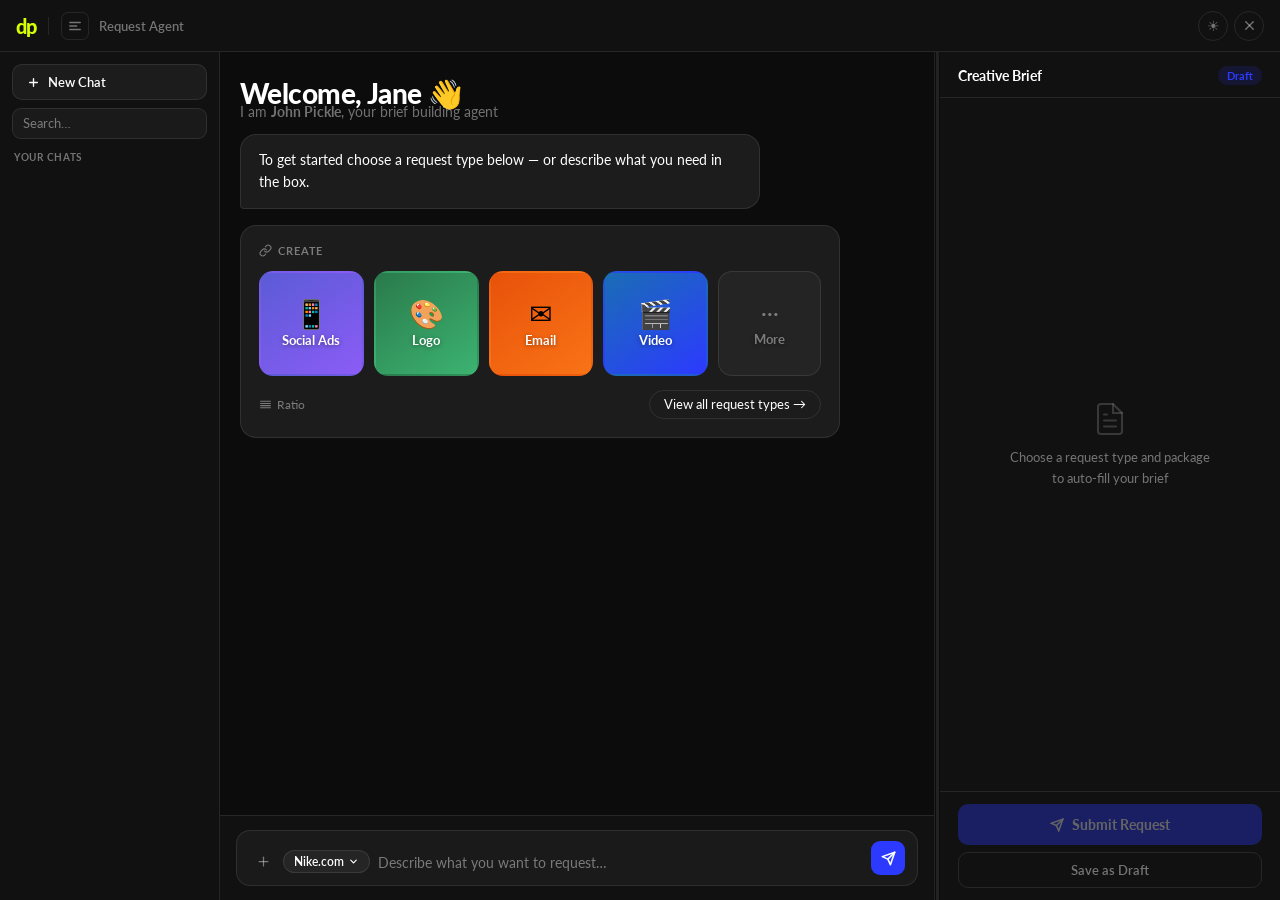
==== commit 97c66630: "Add collapsible chat history sidebar to request agent - Left nav (220px) with New Chat button, searc" ====
--- a/request.html
+++ b/request.html
@@ -247,11 +247,37 @@
 .ra-modal-close{width:26px;height:26px;border-radius:6px;border:1px solid var(--ra-border);background:transparent;cursor:pointer;color:var(--ra-muted);font-size:16px;line-height:1;transition:all .12s;display:flex;align-items:center;justify-content:center}
 .ra-modal-close:hover{background:var(--ra-hover);color:var(--ra-text)}
 .ra-modal-body{padding:18px 20px}
-.ra-full-type-grid{display:grid;grid-template-columns:repeat(3,1fr);gap:8px}
-.ra-full-type-card{border:1px solid var(--ra-border);border-radius:11px;padding:14px 10px;cursor:pointer;transition:all .12s;text-align:center;background:var(--ra-hover);display:flex;flex-direction:column;align-items:center;gap:6px}
-.ra-full-type-card:hover{border-color:var(--color-primary);background:rgba(44,58,255,.08)}
-.ra-full-type-icon{font-size:22px}
-.ra-full-type-name{font-size:12px;font-weight:700;color:var(--ra-text)}
+/* ── Type picker modal (wide) ── */
+.ra-type-modal{max-width:900px;height:580px;display:flex;flex-direction:column}
+.ra-type-modal .ra-modal-hd{flex-shrink:0}
+.ra-type-search-bar{flex-shrink:0;padding:10px 20px;border-bottom:1px solid var(--ra-divider);display:flex;align-items:center;gap:10px}
+.ra-type-search-bar svg{width:16px;height:16px;stroke:var(--ra-muted);stroke-width:2;stroke-linecap:round;flex-shrink:0;fill:none}
+.ra-type-search-input{flex:1;background:transparent;border:none;outline:none;font-family:inherit;font-size:13px;color:var(--ra-text)}
+.ra-type-search-input::placeholder{color:var(--ra-muted)}
+.ra-type-layout{display:flex;flex:1;overflow:hidden}
+.ra-type-sidebar{width:200px;flex-shrink:0;border-right:1px solid var(--ra-divider);overflow-y:auto;padding:8px 0}
+.ra-type-sidebar::-webkit-scrollbar{width:0}
+.ra-type-cat{padding:8px 18px;font-size:13px;color:var(--ra-muted);cursor:pointer;border-radius:0;transition:all .1s;white-space:nowrap;overflow:hidden;text-overflow:ellipsis}
+.ra-type-cat:hover{color:var(--ra-text);background:var(--ra-hover)}
+.ra-type-cat.active{color:var(--ra-text);font-weight:700;background:var(--ra-hover)}
+.ra-type-grid-area{flex:1;overflow-y:auto;padding:14px 18px}
+.ra-type-grid-area::-webkit-scrollbar{width:4px}
+.ra-type-grid-area::-webkit-scrollbar-thumb{background:var(--ra-border);border-radius:2px}
+.ra-type-grid{display:grid;grid-template-columns:repeat(3,1fr);gap:8px}
+.ra-type-item{display:flex;align-items:center;gap:10px;padding:10px 12px;border:1px solid var(--ra-border);border-radius:10px;cursor:pointer;transition:all .12s;user-select:none}
+.ra-type-item:hover{border-color:var(--color-primary);background:rgba(44,58,255,.06)}
+.ra-type-item.selected{border-color:var(--color-primary);background:rgba(44,58,255,.1)}
+.ra-type-check{width:16px;height:16px;border-radius:4px;border:1.5px solid var(--ra-border);flex-shrink:0;display:flex;align-items:center;justify-content:center;transition:all .12s}
+.ra-type-item.selected .ra-type-check{background:var(--color-primary);border-color:var(--color-primary)}
+.ra-type-check svg{width:10px;height:10px;stroke:#fff;stroke-width:2.8;stroke-linecap:round;stroke-linejoin:round;fill:none;display:none}
+.ra-type-item.selected .ra-type-check svg{display:block}
+.ra-type-item-name{font-size:12.5px;color:var(--ra-text);line-height:1.3}
+.ra-type-footer{flex-shrink:0;padding:12px 20px;border-top:1px solid var(--ra-divider);display:flex;align-items:center;justify-content:space-between}
+.ra-type-footer-label{font-size:12.5px;color:var(--ra-muted)}
+.ra-type-select-btn{padding:9px 22px;border-radius:10px;background:var(--color-primary);color:#fff;font-family:inherit;font-size:13px;font-weight:700;border:none;cursor:pointer;transition:opacity .12s}
+.ra-type-select-btn:disabled{opacity:.35;cursor:not-allowed}
+.ra-type-select-btn:not(:disabled):hover{opacity:.85}
+.ra-type-no-results{grid-column:1/-1;text-align:center;padding:40px 20px;color:var(--ra-muted);font-size:13px}
 .ra-roles-search{width:100%;padding:9px 14px;border-radius:10px;border:1px solid var(--ra-border);background:var(--ra-input);color:var(--ra-text);font-family:inherit;font-size:13px;outline:none;margin-bottom:12px;transition:border-color .12s}
 .ra-roles-search:focus{border-color:var(--color-primary)}
 .ra-roles-search::placeholder{color:var(--ra-muted)}
@@ -400,6 +426,29 @@
 .ra-brc-submit:hover{opacity:.85}
 .ra-brc-submit svg{width:13px;height:13px;stroke:#fff;stroke-width:2.5;stroke-linecap:round;stroke-linejoin:round;fill:none}
 
+/* ── Chat history nav sidebar ── */
+.ra-nav{width:220px;flex-shrink:0;background:var(--ra-sb);border-right:1px solid var(--ra-border);display:flex;flex-direction:column;overflow:hidden;transition:width .2s ease}
+.ra-nav.collapsed{width:0}
+.ra-nav-toggle{width:28px;height:28px;border-radius:7px;border:1px solid var(--ra-border);background:transparent;cursor:pointer;display:flex;align-items:center;justify-content:center;color:var(--ra-muted);transition:all .12s;flex-shrink:0}
+.ra-nav-toggle:hover{background:var(--ra-hover);color:var(--ra-text)}
+.ra-nav-toggle svg{width:14px;height:14px;stroke:currentColor;stroke-width:2.2;fill:none;stroke-linecap:round;transition:transform .2s}
+.ra-nav-toggle.is-collapsed svg{transform:rotate(180deg)}
+.ra-nav-new{margin:12px 12px 8px;padding:9px 14px;border-radius:10px;background:var(--ra-card);border:1px solid var(--ra-border);color:var(--ra-text);font-family:inherit;font-size:13px;font-weight:600;cursor:pointer;display:flex;align-items:center;gap:8px;transition:all .12s;flex-shrink:0;white-space:nowrap}
+.ra-nav-new:hover{border-color:var(--color-primary);background:rgba(44,58,255,.07)}
+.ra-nav-new svg{width:13px;height:13px;stroke:currentColor;stroke-width:2.5;fill:none;stroke-linecap:round;flex-shrink:0}
+.ra-nav-search{margin:0 12px 8px;padding:7px 10px;border-radius:9px;border:1px solid var(--ra-border);background:var(--ra-input);color:var(--ra-text);font-family:inherit;font-size:12.5px;outline:none;flex-shrink:0;width:calc(100% - 24px)}
+.ra-nav-search::placeholder{color:var(--ra-muted)}
+.ra-nav-label{padding:4px 14px 6px;font-size:10px;font-weight:700;letter-spacing:.07em;text-transform:uppercase;color:var(--ra-muted);flex-shrink:0;white-space:nowrap}
+.ra-nav-list{flex:1;overflow-y:auto;padding:0 6px 12px}
+.ra-nav-list::-webkit-scrollbar{width:3px}
+.ra-nav-list::-webkit-scrollbar-thumb{background:var(--ra-border);border-radius:2px}
+.ra-nav-item{padding:9px 10px;border-radius:9px;cursor:pointer;transition:background .1s;margin-bottom:2px}
+.ra-nav-item:hover{background:var(--ra-hover)}
+.ra-nav-item.active{background:var(--ra-active)}
+.ra-nav-item-title{font-size:12.5px;font-weight:500;color:var(--ra-text);white-space:nowrap;overflow:hidden;text-overflow:ellipsis}
+.ra-nav-item-time{font-size:11px;color:var(--ra-muted);margin-top:2px}
+.ra-nav-empty{padding:24px 14px;font-size:12px;color:var(--ra-muted);text-align:center}
+
 /* Request detail panel inside aside */
 .ra-req-detail{display:none;flex-direction:column;flex:1;overflow:hidden}
 .ra-req-detail-hd{padding:12px 14px;border-bottom:1px solid var(--ra-border);flex-shrink:0;display:flex;align-items:center;gap:8px}
@@ -421,6 +470,9 @@
   <header class="ra-header">
     <a href="index.html" class="ra-logo">dp</a>
     <div class="ra-header-sep"></div>
+    <button class="ra-nav-toggle" id="nav-toggle" onclick="toggleNav()" title="Toggle history">
+      <svg viewBox="0 0 24 24"><line x1="3" y1="6" x2="21" y2="6"/><line x1="3" y1="12" x2="15" y2="12"/><line x1="3" y1="18" x2="21" y2="18"/></svg>
+    </button>
     <span class="ra-header-title">Request Agent</span>
     <div class="ra-header-r">
       <button class="ra-theme-btn" onclick="toggleTheme()">☀</button>
@@ -431,6 +483,17 @@
   </header>
 
   <div class="ra-body">
+
+    <!-- HISTORY NAV -->
+    <nav class="ra-nav" id="ra-nav">
+      <button class="ra-nav-new" onclick="startNewChat()">
+        <svg viewBox="0 0 24 24"><line x1="12" y1="5" x2="12" y2="19"/><line x1="5" y1="12" x2="19" y2="12"/></svg>
+        New Chat
+      </button>
+      <input class="ra-nav-search" id="nav-search" placeholder="Search…" oninput="filterNavChats(this.value)">
+      <div class="ra-nav-label">Your Chats</div>
+      <div class="ra-nav-list" id="nav-list"></div>
+    </nav>
 
     <!-- CHAT -->
     <div class="ra-chat">
@@ -643,20 +706,24 @@
 
 <!-- MODALS -->
 <div class="ra-modal-bg hidden" id="type-modal">
-  <div class="ra-modal">
-    <div class="ra-modal-hd"><span class="ra-modal-title">All Request Types</span><button class="ra-modal-close" onclick="closeModal('type-modal')">×</button></div>
-    <div class="ra-modal-body">
-      <div class="ra-full-type-grid">
-        <div class="ra-full-type-card" onclick="selectType('Social Ads','📱');closeModal('type-modal')"><div class="ra-full-type-icon">📱</div><div class="ra-full-type-name">Social Ads</div></div>
-        <div class="ra-full-type-card" onclick="selectType('Logo','🎨');closeModal('type-modal')"><div class="ra-full-type-icon">🎨</div><div class="ra-full-type-name">Logo</div></div>
-        <div class="ra-full-type-card" onclick="selectType('Email','✉️');closeModal('type-modal')"><div class="ra-full-type-icon">✉️</div><div class="ra-full-type-name">Email</div></div>
-        <div class="ra-full-type-card" onclick="selectType('Video','🎬');closeModal('type-modal')"><div class="ra-full-type-icon">🎬</div><div class="ra-full-type-name">Video</div></div>
-        <div class="ra-full-type-card" onclick="selectType('Print','🖨️');closeModal('type-modal')"><div class="ra-full-type-icon">🖨️</div><div class="ra-full-type-name">Print</div></div>
-        <div class="ra-full-type-card" onclick="selectType('Illustration','✏️');closeModal('type-modal')"><div class="ra-full-type-icon">✏️</div><div class="ra-full-type-name">Illustration</div></div>
-        <div class="ra-full-type-card" onclick="selectType('Presentation','📊');closeModal('type-modal')"><div class="ra-full-type-icon">📊</div><div class="ra-full-type-name">Presentation</div></div>
-        <div class="ra-full-type-card" onclick="selectType('Web / UI','🖥️');closeModal('type-modal')"><div class="ra-full-type-icon">🖥️</div><div class="ra-full-type-name">Web / UI</div></div>
-        <div class="ra-full-type-card" onclick="selectType('Photo Edit','📸');closeModal('type-modal')"><div class="ra-full-type-icon">📸</div><div class="ra-full-type-name">Photo Edit</div></div>
+  <div class="ra-modal ra-type-modal">
+    <div class="ra-modal-hd">
+      <span class="ra-modal-title">Select request type</span>
+      <button class="ra-modal-close" onclick="closeModal('type-modal')">×</button>
+    </div>
+    <div class="ra-type-search-bar">
+      <svg viewBox="0 0 24 24"><circle cx="11" cy="11" r="8"/><line x1="21" y1="21" x2="16.65" y2="16.65"/></svg>
+      <input class="ra-type-search-input" id="type-search" placeholder="Search request types…" oninput="filterTypeItems(this.value)">
+    </div>
+    <div class="ra-type-layout">
+      <div class="ra-type-sidebar" id="type-sidebar"></div>
+      <div class="ra-type-grid-area">
+        <div class="ra-type-grid" id="type-grid"></div>
       </div>
+    </div>
+    <div class="ra-type-footer">
+      <span class="ra-type-footer-label" id="type-footer-label">No type selected</span>
+      <button class="ra-type-select-btn" id="type-select-btn" disabled onclick="confirmTypeSelection()">Select type</button>
     </div>
   </div>
 </div>
@@ -698,7 +765,8 @@
   history:[], deliverables:[], approvals:{},
   fsCurrent:0, fsPins:[], fsColor:'#EF4444', fsTool:'pin',
   project:[], projectName:'New Project',
-  _reqId:null, _projId:null
+  _reqId:null, _projId:null,
+  chats:[], activeChatId:null, _chatSaved:false
 };
 
 /* ── DASHBOARD SYNC ── */
@@ -835,6 +903,9 @@
   const isU=role==='user';
   d.innerHTML=`<div class="ra-msg-av ${role}">${isU?'J':'AI'}</div><div class="ra-bubble">${html}</div>`;
   msgs().appendChild(d);scrollChat();
+  // Auto-save chat after first user message
+  if(role==='user'&&!S._chatSaved){S._chatSaved=true;saveCurrentChat();}
+  else if(role==='user'){saveCurrentChat();}
 }
 function showTyping(cb,delay=700){
   const t=document.createElement('div');t.className='ra-typing-wrap';t.id='typing';
@@ -1565,9 +1636,280 @@
 function filterRoles(q){document.querySelectorAll('#roles-options .ra-role-option').forEach(o=>{o.style.display=o.textContent.toLowerCase().includes(q.toLowerCase())?'':'none';});}
 
 /* ── MODALS ── */
-function openModal(id){document.getElementById(id).classList.remove('hidden');}
+function openModal(id){
+  document.getElementById(id).classList.remove('hidden');
+  if(id==='type-modal')initTypeModal();
+}
 function closeModal(id){document.getElementById(id).classList.add('hidden');}
+
+/* ── TYPE PICKER MODAL ── */
+const TYPE_DATA=[
+  // Brand Identity
+  {name:'Primary logo design',       cat:'Brand Identity',          type:'Logo',         emoji:'🎨'},
+  {name:'Secondary / Alternate logo', cat:'Brand Identity',         type:'Logo',         emoji:'🎨'},
+  {name:'Logo refresh',              cat:'Brand Identity',          type:'Logo',         emoji:'🎨'},
+  {name:'Full rebrand',              cat:'Brand Identity',          type:'Logo',         emoji:'🎨'},
+  {name:'Brand guideline (full)',    cat:'Brand Identity',          type:'Logo',         emoji:'🎨'},
+  {name:'Brand guideline (lite)',    cat:'Brand Identity',          type:'Logo',         emoji:'🎨'},
+  {name:'Color palette definition',  cat:'Brand Identity',          type:'Logo',         emoji:'🎨'},
+  {name:'Typography system',         cat:'Brand Identity',          type:'Logo',         emoji:'🎨'},
+  {name:'Iconography system',        cat:'Brand Identity',          type:'Logo',         emoji:'🎨'},
+  {name:'Brand patterns',            cat:'Brand Identity',          type:'Logo',         emoji:'🎨'},
+  {name:'Sub-brand creation',        cat:'Brand Identity',          type:'Logo',         emoji:'🎨'},
+  {name:'Campaign brand identity',   cat:'Brand Identity',          type:'Logo',         emoji:'🎨'},
+  {name:'Brand audit',               cat:'Brand Identity',          type:'Logo',         emoji:'🎨'},
+  {name:'Logo usage rules',          cat:'Brand Identity',          type:'Logo',         emoji:'🎨'},
+  {name:'Brand asset cleanup',       cat:'Brand Identity',          type:'Logo',         emoji:'🎨'},
+  {name:'Brand color update',        cat:'Brand Identity',          type:'Logo',         emoji:'🎨'},
+  {name:'Font replacement',          cat:'Brand Identity',          type:'Logo',         emoji:'🎨'},
+  // Marketing & Advertising
+  {name:'Static social ad (single)', cat:'Marketing & Advertising', type:'Social Ads',   emoji:'📱'},
+  {name:'Static social ad set',      cat:'Marketing & Advertising', type:'Social Ads',   emoji:'📱'},
+  {name:'Paid ad copy',              cat:'Marketing & Advertising', type:'Social Ads',   emoji:'📱'},
+  {name:'Headline variations',       cat:'Marketing & Advertising', type:'Social Ads',   emoji:'📱'},
+  {name:'CTA variations',            cat:'Marketing & Advertising', type:'Social Ads',   emoji:'📱'},
+  {name:'Social media post graphic', cat:'Marketing & Advertising', type:'Social Ads',   emoji:'📱'},
+  {name:'Social media post copy',    cat:'Marketing & Advertising', type:'Social Ads',   emoji:'📱'},
+  {name:'Email marketing campaign',  cat:'Marketing & Advertising', type:'Email',        emoji:'✉️'},
+  {name:'Newsletter design',         cat:'Marketing & Advertising', type:'Email',        emoji:'✉️'},
+  {name:'Display banner ad',         cat:'Marketing & Advertising', type:'Social Ads',   emoji:'📱'},
+  {name:'Flyer',                     cat:'Marketing & Advertising', type:'Print',        emoji:'🖨️'},
+  {name:'Brochure',                  cat:'Marketing & Advertising', type:'Print',        emoji:'🖨️'},
+  // Digital & Web
+  {name:'Website redesign',          cat:'Digital & Web',           type:'Web / UI',     emoji:'🖥️'},
+  {name:'Landing page',              cat:'Digital & Web',           type:'Web / UI',     emoji:'🖥️'},
+  {name:'UI / UX mockup',            cat:'Digital & Web',           type:'Web / UI',     emoji:'🖥️'},
+  {name:'App design',                cat:'Digital & Web',           type:'Web / UI',     emoji:'🖥️'},
+  {name:'Icon set',                  cat:'Digital & Web',           type:'Web / UI',     emoji:'🖥️'},
+  {name:'Web illustration',          cat:'Digital & Web',           type:'Illustration', emoji:'✏️'},
+  {name:'Favicon & app icon',        cat:'Digital & Web',           type:'Web / UI',     emoji:'🖥️'},
+  // Ebooks & Digital Report
+  {name:'Ebook design',              cat:'Ebooks & Digital Report',  type:'Presentation', emoji:'📊'},
+  {name:'Digital report',            cat:'Ebooks & Digital Report',  type:'Presentation', emoji:'📊'},
+  {name:'White paper',               cat:'Ebooks & Digital Report',  type:'Presentation', emoji:'📊'},
+  {name:'Case study',                cat:'Ebooks & Digital Report',  type:'Presentation', emoji:'📊'},
+  {name:'Research summary',          cat:'Ebooks & Digital Report',  type:'Presentation', emoji:'📊'},
+  // Motion & Video
+  {name:'Social video',              cat:'Motion & Video',           type:'Video',        emoji:'🎬'},
+  {name:'Explainer video',           cat:'Motion & Video',           type:'Video',        emoji:'🎬'},
+  {name:'Animation',                 cat:'Motion & Video',           type:'Video',        emoji:'🎬'},
+  {name:'Video thumbnail',           cat:'Motion & Video',           type:'Video',        emoji:'🎬'},
+  {name:'Motion graphics',           cat:'Motion & Video',           type:'Video',        emoji:'🎬'},
+  {name:'GIF / Cinemagraph',         cat:'Motion & Video',           type:'Video',        emoji:'🎬'},
+  // Apparel & Merchandise
+  {name:'T-shirt design',            cat:'Apparel & Merchandise',    type:'Print',        emoji:'🖨️'},
+  {name:'Merch design',              cat:'Apparel & Merchandise',    type:'Print',        emoji:'🖨️'},
+  {name:'Product label',             cat:'Apparel & Merchandise',    type:'Print',        emoji:'🖨️'},
+  {name:'Hat / cap design',          cat:'Apparel & Merchandise',    type:'Print',        emoji:'🖨️'},
+  // Product & Packaging
+  {name:'Product packaging',         cat:'Product & Packaging',      type:'Print',        emoji:'🖨️'},
+  {name:'Label design',              cat:'Product & Packaging',      type:'Print',        emoji:'🖨️'},
+  {name:'Box design',                cat:'Product & Packaging',      type:'Print',        emoji:'🖨️'},
+  {name:'Hang tag',                  cat:'Product & Packaging',      type:'Print',        emoji:'🖨️'},
+  // Corporate & Internal
+  {name:'Presentation deck',         cat:'Corporate & Internal',     type:'Presentation', emoji:'📊'},
+  {name:'Report design',             cat:'Corporate & Internal',     type:'Presentation', emoji:'📊'},
+  {name:'Internal newsletter',       cat:'Corporate & Internal',     type:'Email',        emoji:'✉️'},
+  {name:'Org chart',                 cat:'Corporate & Internal',     type:'Illustration', emoji:'✏️'},
+  {name:'Certificate design',        cat:'Corporate & Internal',     type:'Print',        emoji:'🖨️'},
+  // Environmental & Event
+  {name:'Event banner',              cat:'Environmental & Event',    type:'Print',        emoji:'🖨️'},
+  {name:'Signage',                   cat:'Environmental & Event',    type:'Print',        emoji:'🖨️'},
+  {name:'Trade show materials',      cat:'Environmental & Event',    type:'Print',        emoji:'🖨️'},
+  {name:'Step and repeat',           cat:'Environmental & Event',    type:'Print',        emoji:'🖨️'},
+  // Illustration & Artwork
+  {name:'Custom illustration',       cat:'Illustration & Artwork',   type:'Illustration', emoji:'✏️'},
+  {name:'Character design',          cat:'Illustration & Artwork',   type:'Illustration', emoji:'✏️'},
+  {name:'Infographic',               cat:'Illustration & Artwork',   type:'Illustration', emoji:'✏️'},
+  {name:'Icon design',               cat:'Illustration & Artwork',   type:'Illustration', emoji:'✏️'},
+  {name:'Pattern design',            cat:'Illustration & Artwork',   type:'Illustration', emoji:'✏️'},
+  // Presentations
+  {name:'Pitch deck',                cat:'Presentations',            type:'Presentation', emoji:'📊'},
+  {name:'Sales deck',                cat:'Presentations',            type:'Presentation', emoji:'📊'},
+  {name:'Investor presentation',     cat:'Presentations',            type:'Presentation', emoji:'📊'},
+  {name:'Template design',           cat:'Presentations',            type:'Presentation', emoji:'📊'},
+  {name:'Board deck',                cat:'Presentations',            type:'Presentation', emoji:'📊'},
+  // Print
+  {name:'Business card',             cat:'Print',                    type:'Print',        emoji:'🖨️'},
+  {name:'Letterhead',                cat:'Print',                    type:'Print',        emoji:'🖨️'},
+  {name:'Poster',                    cat:'Print',                    type:'Print',        emoji:'🖨️'},
+  {name:'Direct mail piece',         cat:'Print',                    type:'Print',        emoji:'🖨️'},
+  {name:'Menu design',               cat:'Print',                    type:'Print',        emoji:'🖨️'},
+  {name:'Magazine / book layout',    cat:'Print',                    type:'Print',        emoji:'🖨️'},
+];
+
+let _typeSelected=null;
+let _typeActiveCat='All';
+
+function initTypeModal(){
+  _typeSelected=null;
+  _typeActiveCat='All';
+  document.getElementById('type-search').value='';
+  document.getElementById('type-footer-label').textContent='No type selected';
+  document.getElementById('type-select-btn').disabled=true;
+  buildTypeSidebar();
+  renderTypeGrid(TYPE_DATA);
+}
+
+function buildTypeSidebar(){
+  const cats=['All',...[...new Set(TYPE_DATA.map(t=>t.cat))]];
+  const sidebar=document.getElementById('type-sidebar');
+  sidebar.innerHTML=cats.map(c=>`<div class="ra-type-cat${c===_typeActiveCat?' active':''}" onclick="setTypeCat('${c}')">${c}</div>`).join('');
+}
+
+function setTypeCat(cat){
+  _typeActiveCat=cat;
+  document.getElementById('type-search').value='';
+  buildTypeSidebar();
+  const items=cat==='All'?TYPE_DATA:TYPE_DATA.filter(t=>t.cat===cat);
+  renderTypeGrid(items);
+}
+
+function filterTypeItems(q){
+  const items=q?TYPE_DATA.filter(t=>t.name.toLowerCase().includes(q.toLowerCase())):
+    (_typeActiveCat==='All'?TYPE_DATA:TYPE_DATA.filter(t=>t.cat===_typeActiveCat));
+  renderTypeGrid(items);
+}
+
+function renderTypeGrid(items){
+  const grid=document.getElementById('type-grid');
+  if(!items.length){
+    grid.innerHTML='<div class="ra-type-no-results">No results found</div>';
+    return;
+  }
+  grid.innerHTML=items.map(t=>{
+    const sel=_typeSelected&&_typeSelected.name===t.name;
+    return `<div class="ra-type-item${sel?' selected':''}" onclick="pickTypeItem(${JSON.stringify(t).replace(/"/g,'&quot;')})">
+      <div class="ra-type-check"><svg viewBox="0 0 12 12"><polyline points="1.5 6 4.5 9 10.5 3"/></svg></div>
+      <span class="ra-type-item-name">${t.name}</span>
+    </div>`;
+  }).join('');
+}
+
+function pickTypeItem(t){
+  _typeSelected=(_typeSelected&&_typeSelected.name===t.name)?null:t;
+  const label=document.getElementById('type-footer-label');
+  const btn=document.getElementById('type-select-btn');
+  label.textContent=_typeSelected?`1 type selected — ${_typeSelected.name}`:'No type selected';
+  btn.disabled=!_typeSelected;
+  // Re-render to update checked state
+  const q=document.getElementById('type-search').value;
+  filterTypeItems(q);
+}
+
+function confirmTypeSelection(){
+  if(!_typeSelected)return;
+  selectType(_typeSelected.type,_typeSelected.emoji);
+  closeModal('type-modal');
+}
 document.querySelectorAll('.ra-modal-bg').forEach(m=>m.addEventListener('click',e=>{if(e.target===m)m.classList.add('hidden');}));
+
+/* ── CHAT HISTORY NAV ── */
+function toggleNav(){
+  const nav=document.getElementById('ra-nav');
+  const btn=document.getElementById('nav-toggle');
+  nav.classList.toggle('collapsed');
+  btn.classList.toggle('is-collapsed');
+}
+
+function navTimeLabel(ts){
+  const diff=Date.now()-ts;
+  if(diff<60000)return'Just now';
+  if(diff<3600000)return Math.floor(diff/60000)+'m ago';
+  if(diff<86400000)return Math.floor(diff/3600000)+'h ago';
+  const d=new Date(ts);return d.toLocaleDateString('en-US',{month:'short',day:'numeric'});
+}
+
+function saveCurrentChat(){
+  const el=msgs();
+  if(!el||!el.children.length)return;
+  // Derive title from first user bubble text
+  const firstUser=el.querySelector('.ra-msg.user .ra-bubble');
+  const raw=firstUser?firstUser.textContent.trim():'New conversation';
+  const title=raw.length>40?raw.slice(0,40)+'…':raw;
+  if(!S.activeChatId)S.activeChatId='chat_'+Date.now();
+  const existing=S.chats.find(c=>c.id===S.activeChatId);
+  const snap={id:S.activeChatId,title,html:el.innerHTML,timestamp:Date.now()};
+  if(existing)Object.assign(existing,snap);
+  else S.chats.unshift(snap);
+  renderNavList();
+}
+
+function renderNavList(filter){
+  const list=document.getElementById('nav-list');
+  if(!list)return;
+  const q=(filter||'').toLowerCase();
+  const items=S.chats.filter(c=>!q||c.title.toLowerCase().includes(q));
+  if(!items.length){
+    list.innerHTML=`<div class="ra-nav-empty">${q?'No results':'No chats yet'}</div>`;
+    return;
+  }
+  list.innerHTML=items.map(c=>`
+    <div class="ra-nav-item${c.id===S.activeChatId?' active':''}" onclick="loadChat('${c.id}')">
+      <div class="ra-nav-item-title">${c.title}</div>
+      <div class="ra-nav-item-time">${navTimeLabel(c.timestamp)}</div>
+    </div>`).join('');
+}
+
+function loadChat(id){
+  saveCurrentChat();
+  const chat=S.chats.find(c=>c.id===id);
+  if(!chat)return;
+  S.activeChatId=id;
+  msgs().innerHTML=chat.html;
+  // Re-draw any canvases that were in the restored HTML
+  S.deliverables.forEach((_,i)=>setTimeout(()=>{
+    const c=document.getElementById(`athumb-${i}`);
+    if(c)drawThumb(c,S.deliverables[i],48,48);
+  },50));
+  scrollChat();
+  renderNavList();
+}
+
+function startNewChat(){
+  saveCurrentChat();
+  S.activeChatId='chat_'+Date.now();
+  S._chatSaved=false;
+  // Reset state
+  S.type=null;S.typeEmoji=null;S.pkg=null;
+  S.deliverables=[];S.approvals={};S.fsPins=[];
+  S.project=[];S.projectName='New Project';
+  S._reqId=null;S._projId=null;
+  // Restore fresh welcome screen
+  const el=msgs();
+  el.innerHTML=`
+    <div class="ra-welcome" id="welcome-block">
+      <div>
+        <div class="ra-welcome-heading">Welcome, Jane 👋</div>
+        <div class="ra-welcome-sub">I am <strong>John Pickle</strong>, your brief building agent</div>
+      </div>
+      <div class="ra-speech">To get started choose a request type below — or describe what you need in the box.</div>
+    </div>`;
+  // Re-insert type picker
+  const picker=document.getElementById('type-picker');
+  if(picker)el.appendChild(picker);
+  // Reset brief panel
+  document.getElementById('brief-empty').style.display='';
+  document.getElementById('brief-sections').style.display='none';
+  document.getElementById('brief-badge').textContent='Draft';
+  document.getElementById('brief-badge').className='ra-brief-badge draft';
+  document.getElementById('submit-btn').disabled=true;
+  document.getElementById('submit-btn').style.cssText='';
+  document.getElementById('submit-btn').innerHTML='<svg viewBox="0 0 24 24" style="width:14px;height:14px;stroke:currentColor;stroke-width:2.5;stroke-linecap:round;fill:none"><line x1="22" y1="2" x2="11" y2="13"/><polygon points="22 2 15 22 11 13 2 9 22 2"/></svg>Submit Request';
+  document.getElementById('brief-locked').classList.add('hidden');
+  document.getElementById('brief-assets-section').classList.add('hidden');
+  document.getElementById('brief-workflows-section').classList.add('hidden');
+  // Hide project panel if visible
+  document.getElementById('project-panel').style.display='none';
+  document.getElementById('req-detail-panel').style.display='none';
+  document.getElementById('brief-body').style.display='';
+  document.querySelector('.ra-brief-hd').style.display='';
+  document.querySelector('.ra-brief-footer').style.display='';
+  scrollChat();
+  renderNavList();
+}
+
+function filterNavChats(q){renderNavList(q);}
 
 /* ── RESIZE ── */
 let _rx=0,_rw=0,_resizing=false;
